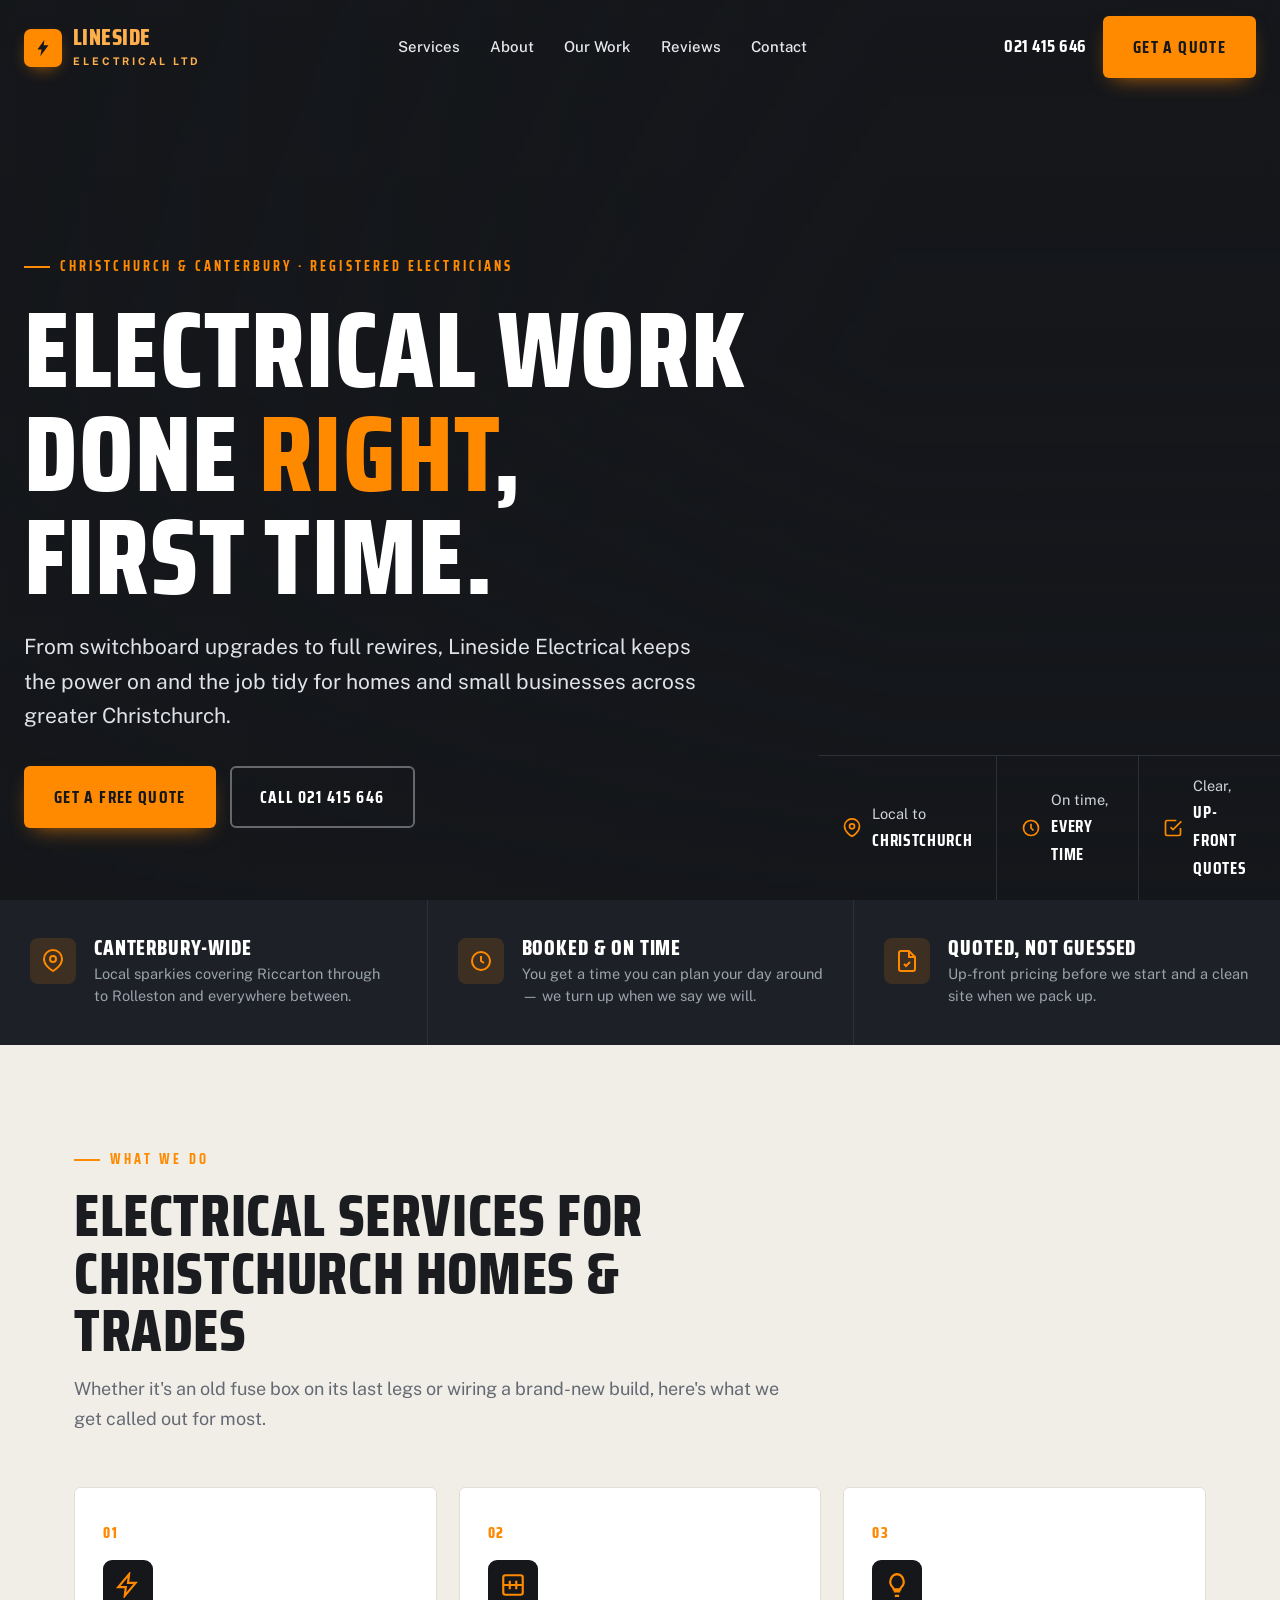
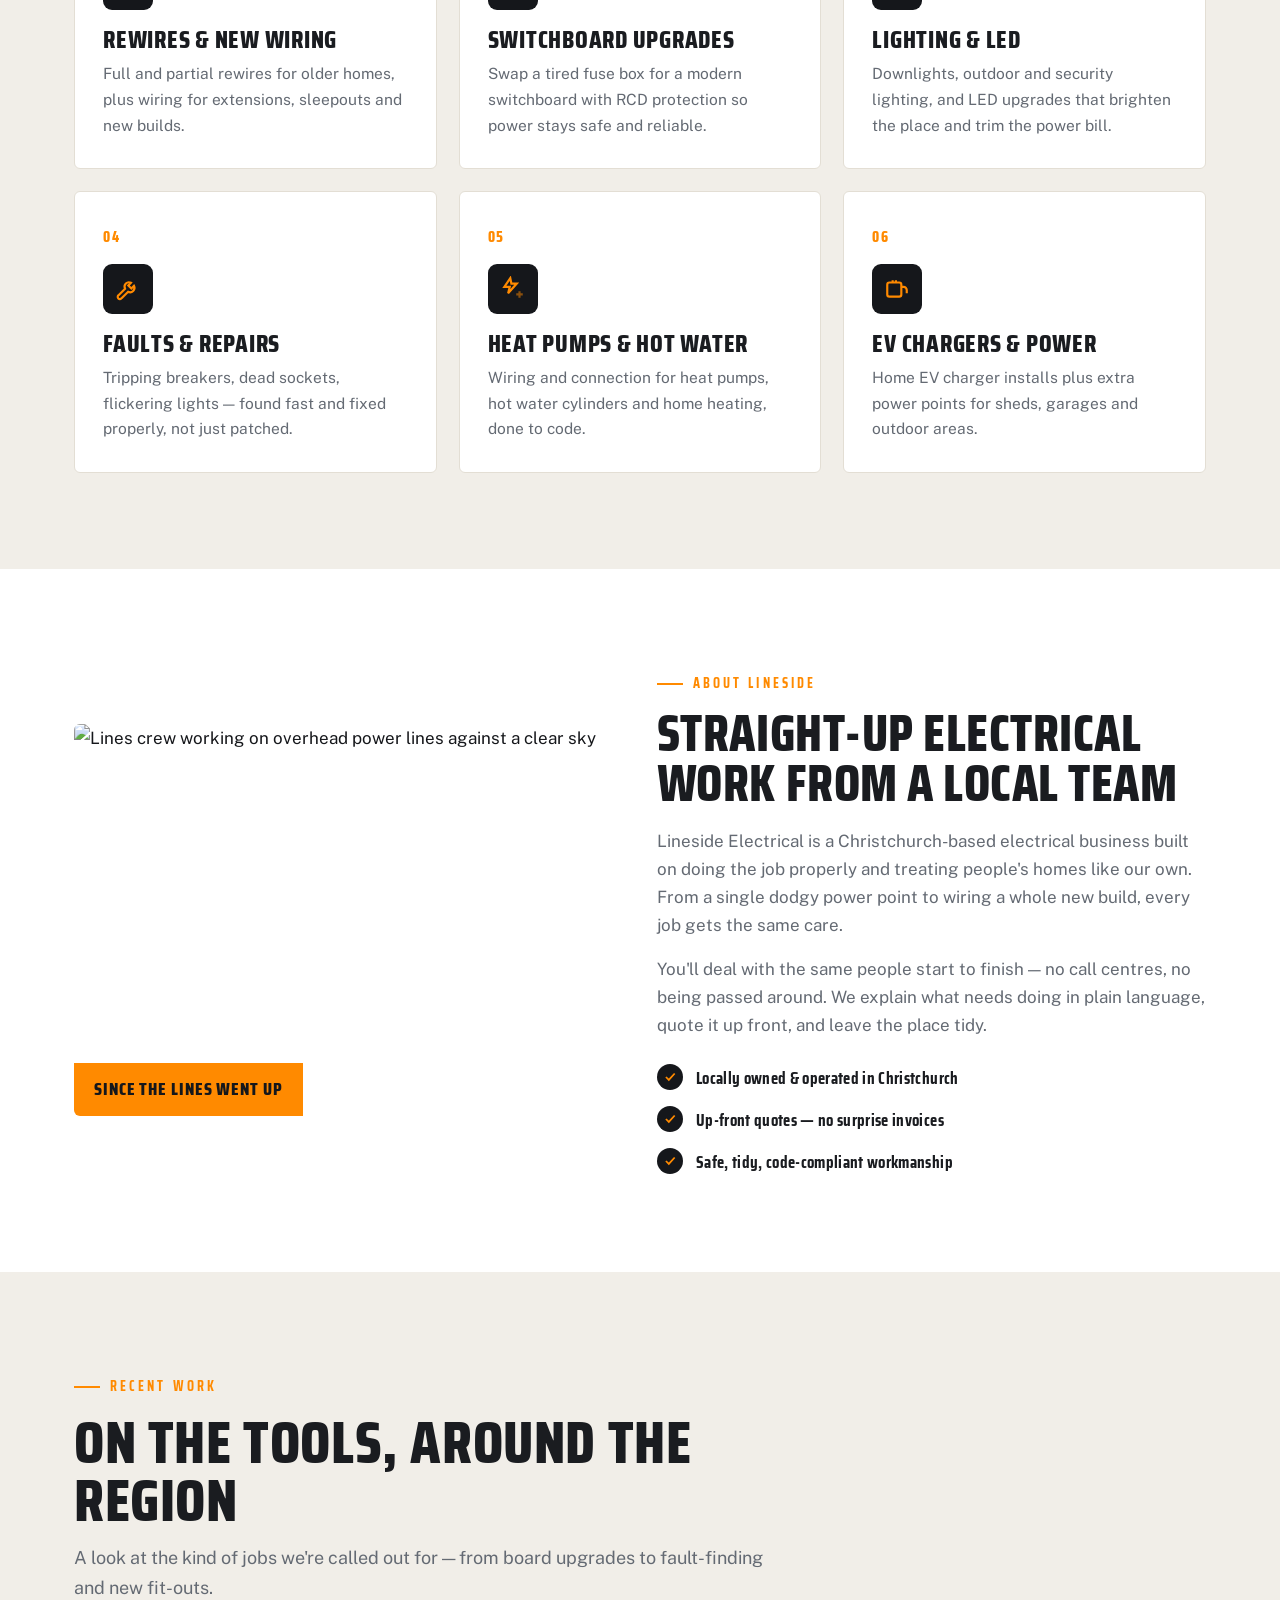
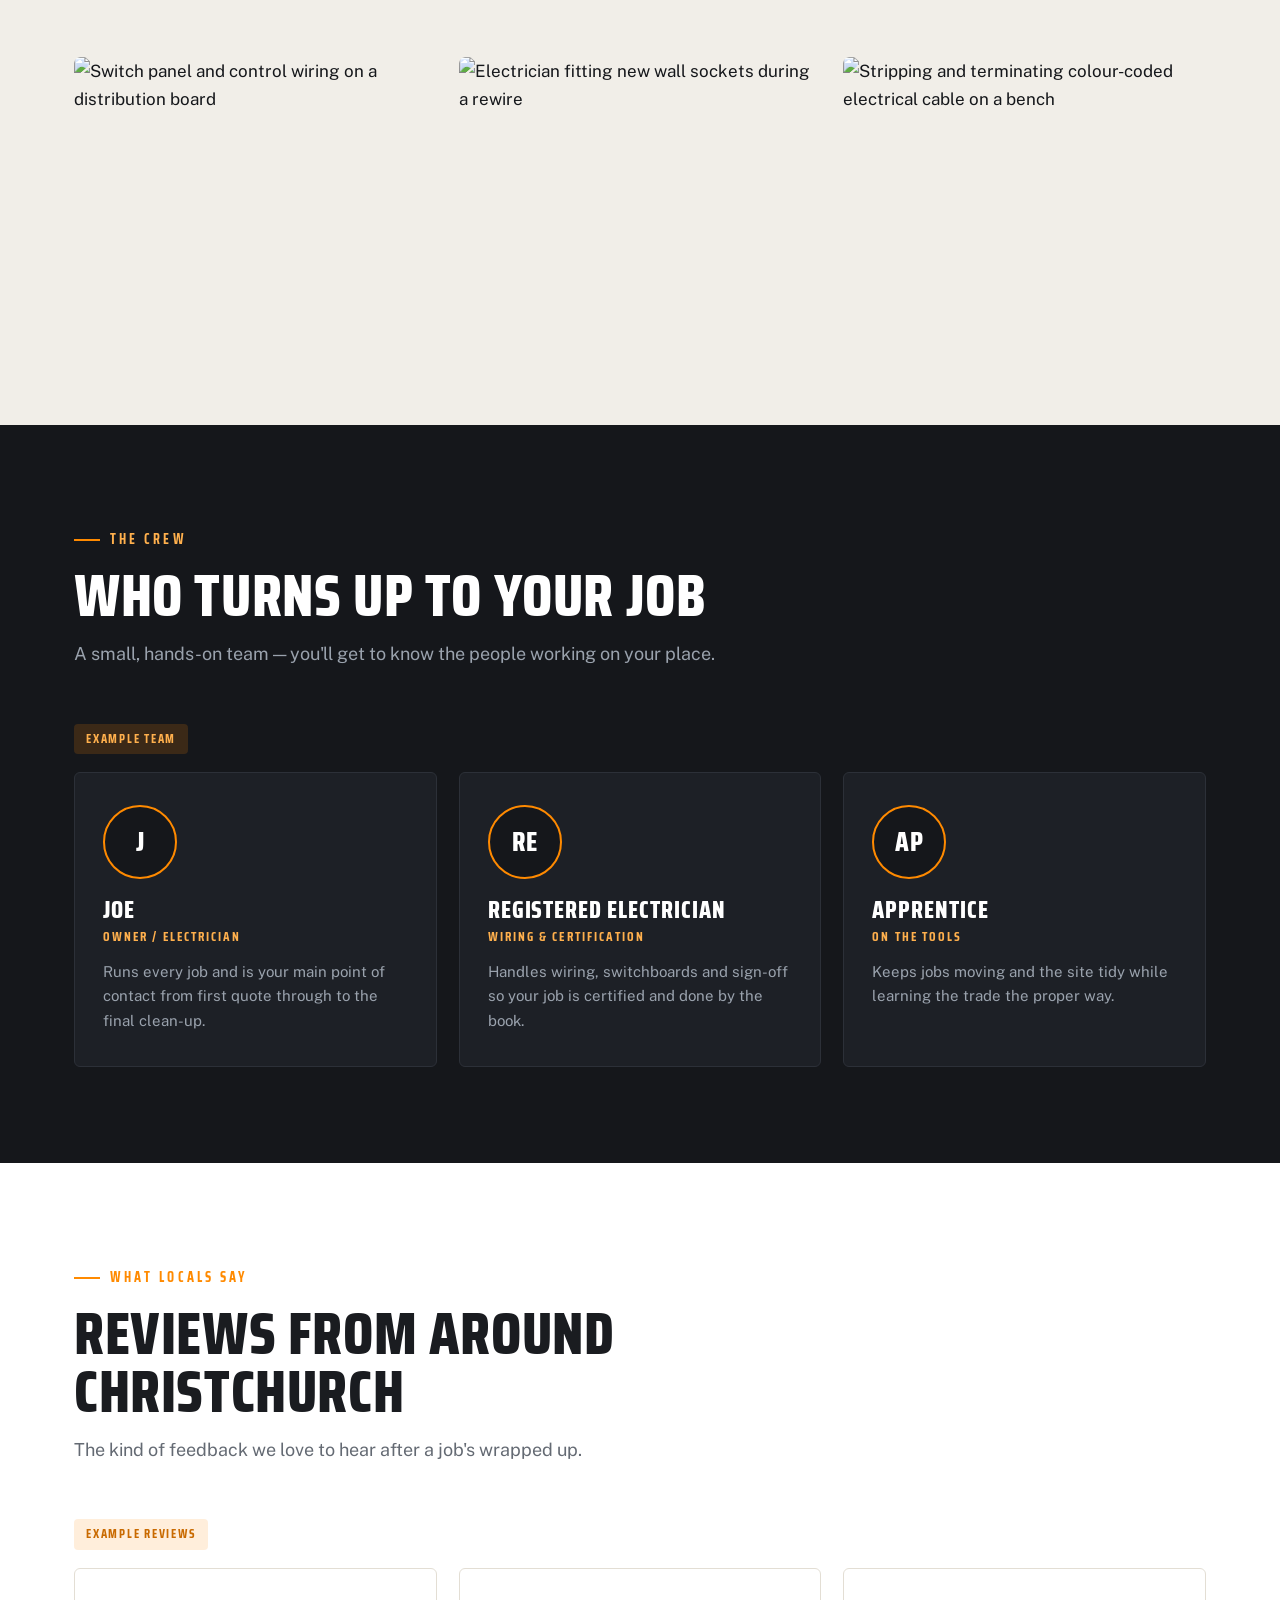
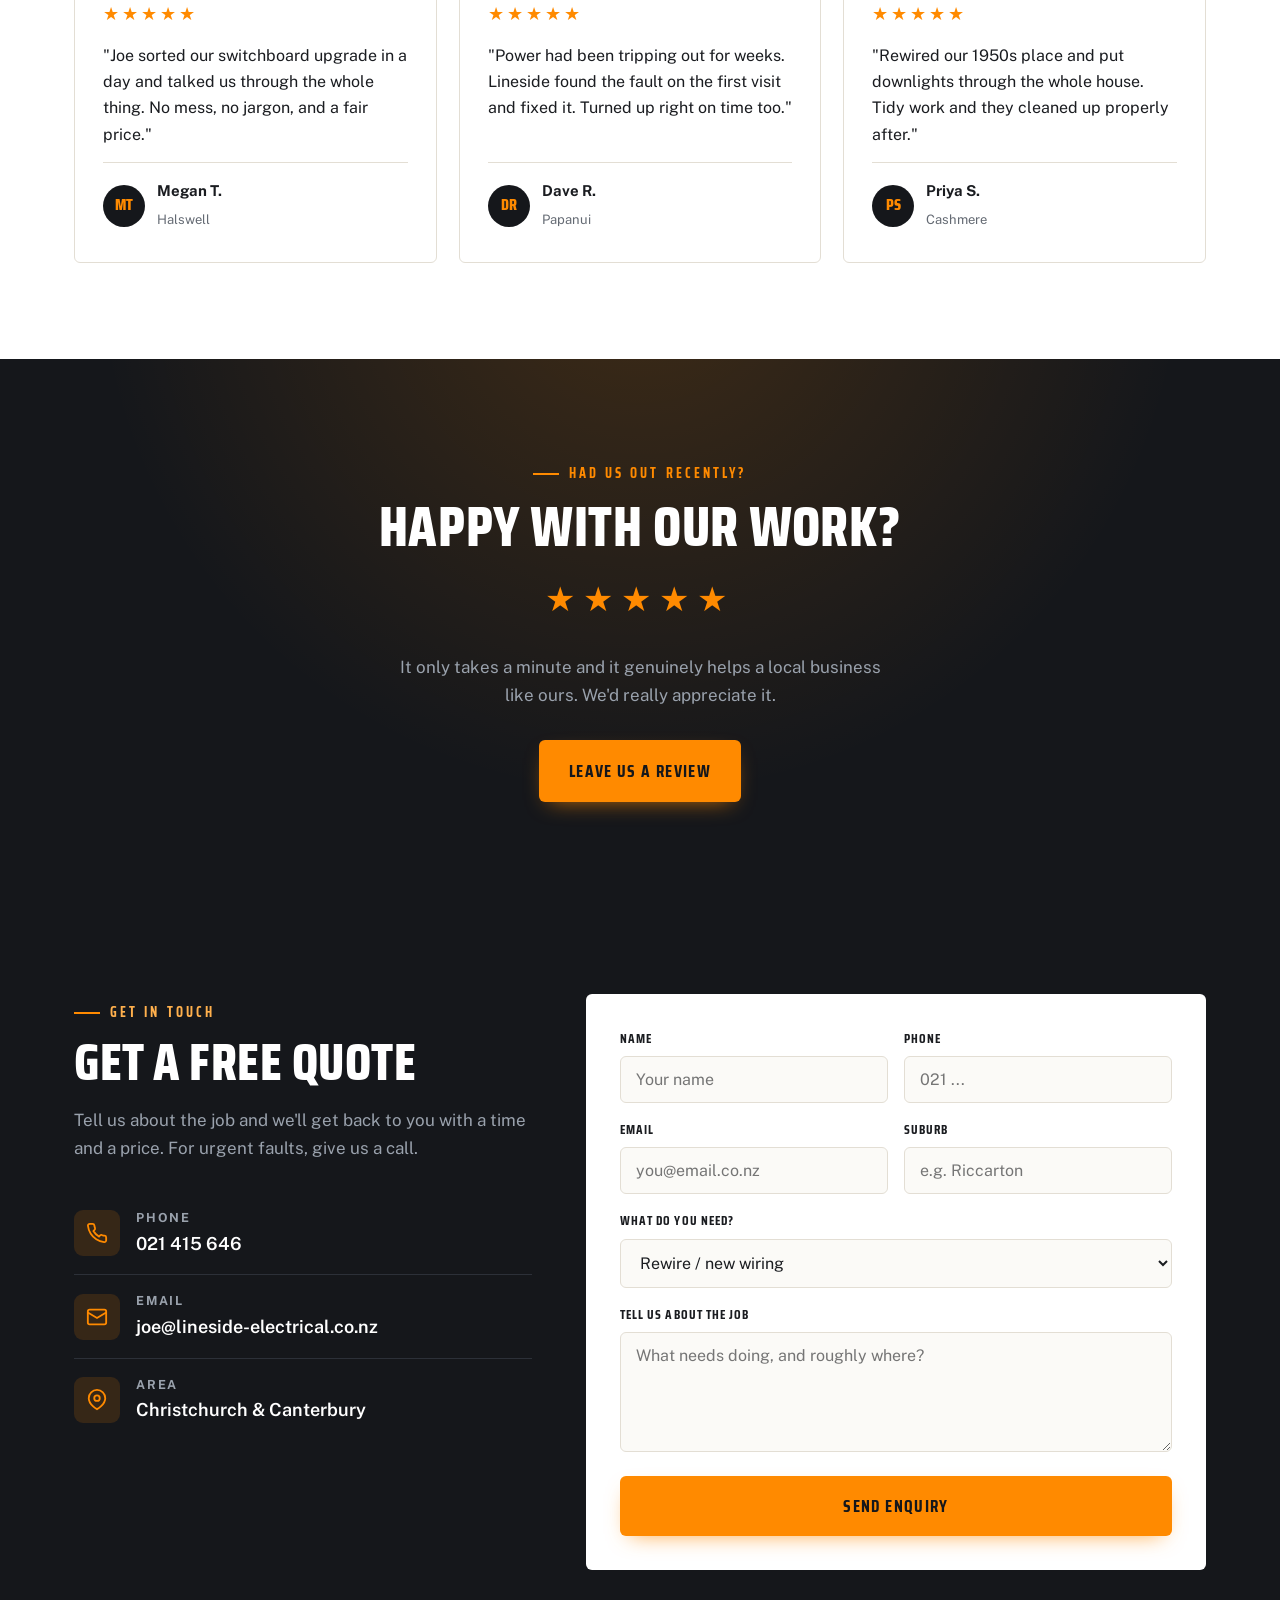
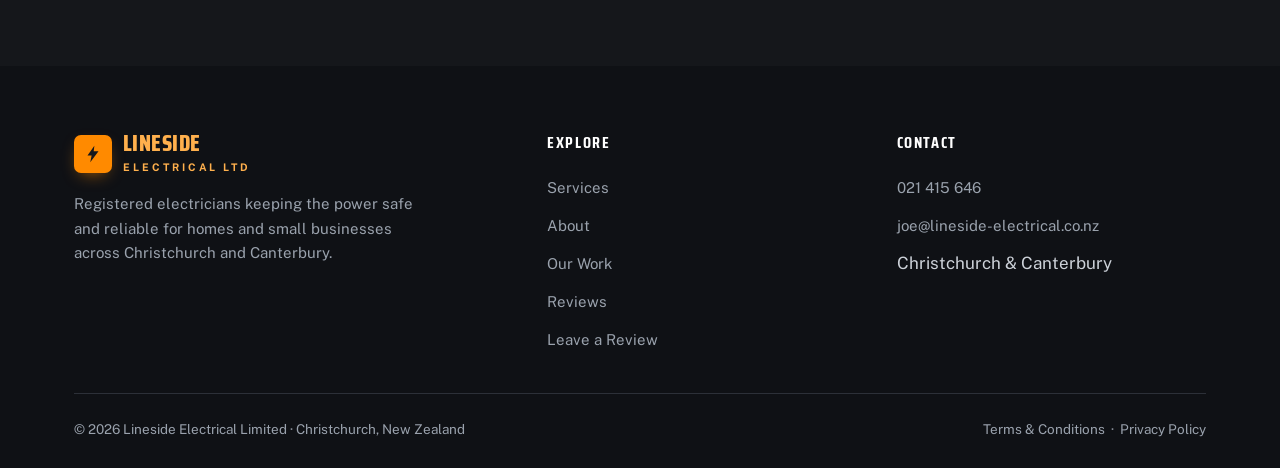
==== index.html @ 270ad35f "Initial build: Lineside Electrical Limited" ====
<!DOCTYPE html>
<html lang="en-NZ">
<head>
<meta charset="UTF-8">
<meta name="viewport" content="width=device-width, initial-scale=1.0">
<title>Lineside Electrical Limited | Electricians, Christchurch</title>
<meta name="description" content="Lineside Electrical Limited — registered electricians serving Christchurch and Canterbury. Rewires, switchboard upgrades, lighting, faults, heat pumps and EV chargers. Clear quotes, tidy work.">
<link rel="icon" href="data:image/svg+xml,%3Csvg xmlns='http://www.w3.org/2000/svg' viewBox='0 0 32 32'%3E%3Crect width='32' height='32' rx='7' fill='%23ff8a00'/%3E%3Cpath d='M18 4 L8 18 h6 l-2 10 12-16 h-7 z' fill='%2315171b'/%3E%3C/svg%3E">
<meta property="og:title" content="Lineside Electrical Limited | Electricians, Christchurch">
<meta property="og:description" content="Registered electricians across Christchurch & Canterbury. Rewires, switchboards, lighting, faults, EV chargers.">
<meta property="og:type" content="website">
<meta property="og:image" content="https://images.pexels.com/photos/27928761/pexels-photo-27928761.jpeg?auto=compress&cs=tinysrgb&w=1200">
<link rel="preconnect" href="https://fonts.googleapis.com">
<link rel="preconnect" href="https://fonts.gstatic.com" crossorigin>
<link href="https://fonts.googleapis.com/css2?family=Saira+Condensed:wght@600;700;800&family=Public+Sans:wght@400;500;600;700&display=swap" rel="stylesheet">
<link rel="stylesheet" href="style.css">
</head>
<body>

<!-- INTRO -->
<div id="intro">
  <div class="il">
    <span class="mark"><svg viewBox="0 0 32 32" fill="none"><path d="M18 4 L8 18 h6 l-2 10 12-16 h-7 z" fill="#15171b"/></svg></span>
    <b>Lineside Electrical</b>
  </div>
  <div class="bar"></div>
</div>

<!-- NAV -->
<nav class="nav">
  <a class="brand" href="index.html" aria-label="Lineside Electrical home">
    <span class="mark"><svg viewBox="0 0 32 32" fill="none"><path d="M18 4 L8 18 h6 l-2 10 12-16 h-7 z" fill="#15171b"/></svg></span>
    <span><b>Lineside</b><span>Electrical Ltd</span></span>
  </a>
  <div class="nav-links">
    <a href="#services">Services</a>
    <a href="#about">About</a>
    <a href="#work">Our Work</a>
    <a href="#reviews">Reviews</a>
    <a href="#contact">Contact</a>
  </div>
  <div class="nav-cta">
    <a class="nav-phone" href="tel:+6421415646">021 415 646</a>
    <a class="btn btn--amber" href="#contact">Get a Quote</a>
  </div>
  <button class="nav-toggle" aria-label="Menu"><svg width="26" height="26" viewBox="0 0 24 24" fill="none" stroke="currentColor" stroke-width="2"><line x1="3" y1="6" x2="21" y2="6"/><line x1="3" y1="12" x2="21" y2="12"/><line x1="3" y1="18" x2="21" y2="18"/></svg></button>
</nav>

<!-- HERO -->
<header class="hero">
  <div class="hero-slides">
    <div class="hero-slide active" style="background-image:url('https://images.pexels.com/photos/27928761/pexels-photo-27928761.jpeg?auto=compress&cs=tinysrgb&w=1800')"></div>
    <div class="hero-slide" style="background-image:url('https://images.pexels.com/photos/5691588/pexels-photo-5691588.jpeg?auto=compress&cs=tinysrgb&w=1800')"></div>
    <div class="hero-slide" style="background-image:url('https://images.pexels.com/photos/7541342/pexels-photo-7541342.jpeg?auto=compress&cs=tinysrgb&w=1800')"></div>
  </div>
  <div class="hero-overlay"></div>
  <div class="hero-inner wrap">
    <span class="eyebrow">Christchurch &amp; Canterbury · Registered Electricians</span>
    <h1>Electrical work<br>done <em>right</em>, first time.</h1>
    <p class="hero-sub">From switchboard upgrades to full rewires, Lineside Electrical keeps the power on and the job tidy for homes and small businesses across greater Christchurch.</p>
    <div class="hero-actions">
      <a class="btn btn--amber" href="#contact">Get a Free Quote</a>
      <a class="btn btn--ghost" href="tel:+6421415646">Call 021 415 646</a>
    </div>
  </div>
  <div class="hero-strip wrap" style="max-width:none;padding-left:0;padding-right:0">
    <div><svg width="20" height="20" viewBox="0 0 24 24" fill="none" stroke="currentColor" stroke-width="2"><path d="M21 10c0 7-9 12-9 12s-9-5-9-12a9 9 0 0 1 18 0Z"/><circle cx="12" cy="10" r="3"/></svg><span>Local to <b>Christchurch</b></span></div>
    <div><svg width="20" height="20" viewBox="0 0 24 24" fill="none" stroke="currentColor" stroke-width="2"><circle cx="12" cy="12" r="9"/><path d="M12 7v5l3 3"/></svg><span>On time, <b>every time</b></span></div>
    <div><svg width="20" height="20" viewBox="0 0 24 24" fill="none" stroke="currentColor" stroke-width="2"><path d="m9 11 3 3L22 4"/><path d="M21 12v7a2 2 0 0 1-2 2H5a2 2 0 0 1-2-2V5a2 2 0 0 1 2-2h11"/></svg><span>Clear, <b>up-front quotes</b></span></div>
  </div>
</header>

<!-- TRUST STRIP -->
<section class="trust">
  <div class="trust-grid wrap" style="max-width:none;padding-left:0;padding-right:0">
    <div class="cell">
      <span class="ic"><svg width="24" height="24" viewBox="0 0 24 24" fill="none" stroke="currentColor" stroke-width="2"><path d="M21 10c0 7-9 12-9 12s-9-5-9-12a9 9 0 0 1 18 0Z"/><circle cx="12" cy="10" r="3"/></svg></span>
      <div><h3>Canterbury-wide</h3><p>Local sparkies covering Riccarton through to Rolleston and everywhere between.</p></div>
    </div>
    <div class="cell">
      <span class="ic"><svg width="24" height="24" viewBox="0 0 24 24" fill="none" stroke="currentColor" stroke-width="2"><circle cx="12" cy="12" r="9"/><path d="M12 7v5l3 2"/></svg></span>
      <div><h3>Booked &amp; on time</h3><p>You get a time you can plan your day around — we turn up when we say we will.</p></div>
    </div>
    <div class="cell">
      <span class="ic"><svg width="24" height="24" viewBox="0 0 24 24" fill="none" stroke="currentColor" stroke-width="2"><path d="M14 2H6a2 2 0 0 0-2 2v16a2 2 0 0 0 2 2h12a2 2 0 0 0 2-2V8z"/><path d="M14 2v6h6"/><path d="m9 15 2 2 4-4"/></svg></span>
      <div><h3>Quoted, not guessed</h3><p>Up-front pricing before we start and a clean site when we pack up.</p></div>
    </div>
  </div>
</section>

<!-- SERVICES -->
<section class="section section--bone" id="services">
  <div class="wrap">
    <div class="section-head reveal">
      <span class="eyebrow">What we do</span>
      <h2>Electrical services for Christchurch homes &amp; trades</h2>
      <p>Whether it's an old fuse box on its last legs or wiring a brand-new build, here's what we get called out for most.</p>
    </div>
    <div class="svc-grid">
      <div class="svc reveal">
        <span class="num">01</span>
        <span class="ic"><svg width="26" height="26" viewBox="0 0 24 24" fill="none" stroke="currentColor" stroke-width="2"><path d="M13 2 3 14h7l-1 8 10-12h-7z"/></svg></span>
        <h3>Rewires &amp; New Wiring</h3>
        <p>Full and partial rewires for older homes, plus wiring for extensions, sleepouts and new builds.</p>
      </div>
      <div class="svc reveal">
        <span class="num">02</span>
        <span class="ic"><svg width="26" height="26" viewBox="0 0 24 24" fill="none" stroke="currentColor" stroke-width="2"><rect x="3" y="3" width="18" height="18" rx="2"/><path d="M9 8v8M15 8v8M3 12h18"/></svg></span>
        <h3>Switchboard Upgrades</h3>
        <p>Swap a tired fuse box for a modern switchboard with RCD protection so power stays safe and reliable.</p>
      </div>
      <div class="svc reveal">
        <span class="num">03</span>
        <span class="ic"><svg width="26" height="26" viewBox="0 0 24 24" fill="none" stroke="currentColor" stroke-width="2"><path d="M9 18h6M10 22h4M12 2a7 7 0 0 0-4 12c.7.7 1 1.5 1 2h6c0-.5.3-1.3 1-2a7 7 0 0 0-4-12Z"/></svg></span>
        <h3>Lighting &amp; LED</h3>
        <p>Downlights, outdoor and security lighting, and LED upgrades that brighten the place and trim the power bill.</p>
      </div>
      <div class="svc reveal">
        <span class="num">04</span>
        <span class="ic"><svg width="26" height="26" viewBox="0 0 24 24" fill="none" stroke="currentColor" stroke-width="2"><path d="M14.7 6.3a4 4 0 0 0-5.4 5.4l-6 6a2 2 0 1 0 2.8 2.8l6-6a4 4 0 0 0 5.4-5.4l-2.4 2.4-2.8-2.8z"/></svg></span>
        <h3>Faults &amp; Repairs</h3>
        <p>Tripping breakers, dead sockets, flickering lights — found fast and fixed properly, not just patched.</p>
      </div>
      <div class="svc reveal">
        <span class="num">05</span>
        <span class="ic"><svg width="26" height="26" viewBox="0 0 24 24" fill="none" stroke="currentColor" stroke-width="2"><path d="M9.5 2 4 10h5l-1.5 6 8-9h-5z"/><path d="M18 14v6M21 17h-6" opacity=".5"/></svg></span>
        <h3>Heat Pumps &amp; Hot Water</h3>
        <p>Wiring and connection for heat pumps, hot water cylinders and home heating, done to code.</p>
      </div>
      <div class="svc reveal">
        <span class="num">06</span>
        <span class="ic"><svg width="26" height="26" viewBox="0 0 24 24" fill="none" stroke="currentColor" stroke-width="2"><rect x="3" y="6" width="13" height="13" rx="2"/><path d="M16 10h2a3 3 0 0 1 3 3v3M11 6V4M8 6V4"/></svg></span>
        <h3>EV Chargers &amp; Power</h3>
        <p>Home EV charger installs plus extra power points for sheds, garages and outdoor areas.</p>
      </div>
    </div>
  </div>
</section>

<!-- ABOUT -->
<section class="section" id="about">
  <div class="wrap about-grid">
    <div class="about-img reveal">
      <img src="https://images.pexels.com/photos/17018103/pexels-photo-17018103.jpeg?auto=compress&cs=tinysrgb&w=1100" alt="Lines crew working on overhead power lines against a clear sky" width="900" height="675" loading="lazy">
      <span class="tag">Since the lines went up</span>
    </div>
    <div class="about reveal">
      <span class="eyebrow">About Lineside</span>
      <h2>Straight-up electrical work from a local team</h2>
      <p>Lineside Electrical is a Christchurch-based electrical business built on doing the job properly and treating people's homes like our own. From a single dodgy power point to wiring a whole new build, every job gets the same care.</p>
      <p>You'll deal with the same people start to finish — no call centres, no being passed around. We explain what needs doing in plain language, quote it up front, and leave the place tidy.</p>
      <ul class="checklist">
        <li><span class="tick"><svg width="14" height="14" viewBox="0 0 24 24" fill="none" stroke="currentColor" stroke-width="3"><path d="m5 12 5 5L20 6"/></svg></span><b>Locally owned &amp; operated in Christchurch</b></li>
        <li><span class="tick"><svg width="14" height="14" viewBox="0 0 24 24" fill="none" stroke="currentColor" stroke-width="3"><path d="m5 12 5 5L20 6"/></svg></span><b>Up-front quotes — no surprise invoices</b></li>
        <li><span class="tick"><svg width="14" height="14" viewBox="0 0 24 24" fill="none" stroke="currentColor" stroke-width="3"><path d="m5 12 5 5L20 6"/></svg></span><b>Safe, tidy, code-compliant workmanship</b></li>
      </ul>
    </div>
  </div>
</section>

<!-- WORK / GALLERY -->
<section class="section section--bone" id="work">
  <div class="wrap">
    <div class="section-head reveal">
      <span class="eyebrow">Recent work</span>
      <h2>On the tools, around the region</h2>
      <p>A look at the kind of jobs we're called out for — from board upgrades to fault-finding and new fit-outs.</p>
    </div>
    <div class="svc-grid">
      <div class="about-img reveal" style="aspect-ratio:4/3"><img src="https://images.pexels.com/photos/6519902/pexels-photo-6519902.jpeg?auto=compress&cs=tinysrgb&w=900" alt="Switch panel and control wiring on a distribution board" width="900" height="675" loading="lazy" style="border-radius:6px"></div>
      <div class="about-img reveal" style="aspect-ratio:4/3"><img src="https://images.pexels.com/photos/5691589/pexels-photo-5691589.jpeg?auto=compress&cs=tinysrgb&w=900" alt="Electrician fitting new wall sockets during a rewire" width="900" height="675" loading="lazy" style="border-radius:6px"></div>
      <div class="about-img reveal" style="aspect-ratio:4/3"><img src="https://images.pexels.com/photos/7285965/pexels-photo-7285965.jpeg?auto=compress&cs=tinysrgb&w=900" alt="Stripping and terminating colour-coded electrical cable on a bench" width="900" height="675" loading="lazy" style="border-radius:6px"></div>
    </div>
  </div>
</section>

<!-- CREW -->
<section class="section section--ink" id="crew">
  <div class="wrap">
    <div class="section-head reveal">
      <span class="eyebrow">The crew</span>
      <h2>Who turns up to your job</h2>
      <p>A small, hands-on team — you'll get to know the people working on your place.</p>
    </div>
    <span class="badge reveal">Example team</span>
    <div class="crew-grid">
      <div class="crew reveal">
        <div class="avatar">J</div>
        <h3>Joe</h3>
        <div class="role-sub">Owner / Electrician</div>
        <p>Runs every job and is your main point of contact from first quote through to the final clean-up.</p>
      </div>
      <div class="crew reveal">
        <div class="avatar">RE</div>
        <h3>Registered Electrician</h3>
        <div class="role-sub">Wiring &amp; Certification</div>
        <p>Handles wiring, switchboards and sign-off so your job is certified and done by the book.</p>
      </div>
      <div class="crew reveal">
        <div class="avatar">AP</div>
        <h3>Apprentice</h3>
        <div class="role-sub">On the Tools</div>
        <p>Keeps jobs moving and the site tidy while learning the trade the proper way.</p>
      </div>
    </div>
  </div>
</section>

<!-- REVIEWS -->
<section class="section" id="reviews">
  <div class="wrap">
    <div class="section-head reveal">
      <span class="eyebrow">What locals say</span>
      <h2>Reviews from around Christchurch</h2>
      <p>The kind of feedback we love to hear after a job's wrapped up.</p>
    </div>
    <span class="badge reveal" style="background:rgba(255,138,0,.14);color:#c96a00">Example reviews</span>
    <div class="rev-grid">
      <div class="rev reveal">
        <div class="stars">★★★★★</div>
        <p>"Joe sorted our switchboard upgrade in a day and talked us through the whole thing. No mess, no jargon, and a fair price."</p>
        <div class="who"><span class="ini">MT</span><div><b>Megan T.</b><span>Halswell</span></div></div>
      </div>
      <div class="rev reveal">
        <div class="stars">★★★★★</div>
        <p>"Power had been tripping out for weeks. Lineside found the fault on the first visit and fixed it. Turned up right on time too."</p>
        <div class="who"><span class="ini">DR</span><div><b>Dave R.</b><span>Papanui</span></div></div>
      </div>
      <div class="rev reveal">
        <div class="stars">★★★★★</div>
        <p>"Rewired our 1950s place and put downlights through the whole house. Tidy work and they cleaned up properly after."</p>
        <div class="who"><span class="ini">PS</span><div><b>Priya S.</b><span>Cashmere</span></div></div>
      </div>
    </div>
  </div>
</section>

<!-- REVIEW FUNNEL BANNER -->
<section class="section funnel">
  <div class="wrap">
    <span class="eyebrow" style="justify-content:center">Had us out recently?</span>
    <h2>Happy with our work?</h2>
    <div class="big-stars">★★★★★</div>
    <p>It only takes a minute and it genuinely helps a local business like ours. We'd really appreciate it.</p>
    <a class="btn btn--amber" href="review.html">Leave us a Review</a>
  </div>
</section>

<!-- CONTACT -->
<section class="section section--ink" id="contact">
  <div class="wrap contact-grid">
    <div class="contact-info reveal">
      <span class="eyebrow">Get in touch</span>
      <h2>Get a free quote</h2>
      <p class="lead">Tell us about the job and we'll get back to you with a time and a price. For urgent faults, give us a call.</p>
      <a class="contact-line" href="tel:+6421415646" style="border-top:0">
        <span class="ic"><svg width="22" height="22" viewBox="0 0 24 24" fill="none" stroke="currentColor" stroke-width="2"><path d="M22 16.9v3a2 2 0 0 1-2.2 2 19.8 19.8 0 0 1-8.6-3.1 19.5 19.5 0 0 1-6-6 19.8 19.8 0 0 1-3.1-8.7A2 2 0 0 1 4.1 2h3a2 2 0 0 1 2 1.7c.1 1 .4 1.9.7 2.8a2 2 0 0 1-.5 2.1L8.1 9.9a16 16 0 0 0 6 6l1.3-1.3a2 2 0 0 1 2.1-.4c.9.3 1.8.6 2.8.7a2 2 0 0 1 1.7 2Z"/></svg></span>
        <div><span>Phone</span><b>021 415 646</b></div>
      </a>
      <a class="contact-line" href="mailto:joe@lineside-electrical.co.nz">
        <span class="ic"><svg width="22" height="22" viewBox="0 0 24 24" fill="none" stroke="currentColor" stroke-width="2"><rect x="2" y="4" width="20" height="16" rx="2"/><path d="m2 7 10 6 10-6"/></svg></span>
        <div><span>Email</span><b>joe@lineside-electrical.co.nz</b></div>
      </a>
      <div class="contact-line">
        <span class="ic"><svg width="22" height="22" viewBox="0 0 24 24" fill="none" stroke="currentColor" stroke-width="2"><path d="M21 10c0 7-9 12-9 12s-9-5-9-12a9 9 0 0 1 18 0Z"/><circle cx="12" cy="10" r="3"/></svg></span>
        <div><span>Area</span><b>Christchurch &amp; Canterbury</b></div>
      </div>
    </div>
    <form class="form reveal" action="https://formsubmit.co/joe@lineside-electrical.co.nz" method="POST">
      <input type="hidden" name="_subject" value="New quote request — Lineside Electrical website">
      <input type="hidden" name="_template" value="table">
      <input type="hidden" name="_captcha" value="false">
      <input type="hidden" name="_next" value="https://lineside-electrical-limited-demo.vercel.app/index.html#contact">
      <div class="row">
        <div class="field"><label for="name">Name</label><input id="name" name="name" type="text" required placeholder="Your name"></div>
        <div class="field"><label for="phone">Phone</label><input id="phone" name="phone" type="tel" placeholder="021 ..."></div>
      </div>
      <div class="row">
        <div class="field"><label for="email">Email</label><input id="email" name="email" type="email" required placeholder="you@email.co.nz"></div>
        <div class="field"><label for="suburb">Suburb</label><input id="suburb" name="suburb" type="text" placeholder="e.g. Riccarton"></div>
      </div>
      <div class="field">
        <label for="service">What do you need?</label>
        <select id="service" name="service">
          <option>Rewire / new wiring</option>
          <option>Switchboard upgrade</option>
          <option>Lighting / LED</option>
          <option>Fault or repair</option>
          <option>Heat pump / hot water</option>
          <option>EV charger / extra power</option>
          <option>Something else</option>
        </select>
      </div>
      <div class="field"><label for="message">Tell us about the job</label><textarea id="message" name="message" required placeholder="What needs doing, and roughly where?"></textarea></div>
      <button class="btn btn--amber" type="submit" style="width:100%">Send Enquiry</button>
    </form>
  </div>
</section>

<!-- FOOTER -->
<footer class="footer">
  <div class="wrap">
    <div class="footer-top">
      <div>
        <a class="brand" href="index.html">
          <span class="mark"><svg viewBox="0 0 32 32" fill="none"><path d="M18 4 L8 18 h6 l-2 10 12-16 h-7 z" fill="#15171b"/></svg></span>
          <span><b>Lineside</b><span>Electrical Ltd</span></span>
        </a>
        <p class="footer-about">Registered electricians keeping the power safe and reliable for homes and small businesses across Christchurch and Canterbury.</p>
      </div>
      <div>
        <h4>Explore</h4>
        <ul>
          <li><a href="#services">Services</a></li>
          <li><a href="#about">About</a></li>
          <li><a href="#work">Our Work</a></li>
          <li><a href="#reviews">Reviews</a></li>
          <li><a href="review.html">Leave a Review</a></li>
        </ul>
      </div>
      <div>
        <h4>Contact</h4>
        <ul>
          <li><a href="tel:+6421415646">021 415 646</a></li>
          <li><a href="mailto:joe@lineside-electrical.co.nz">joe@lineside-electrical.co.nz</a></li>
          <li>Christchurch &amp; Canterbury</li>
        </ul>
      </div>
    </div>
    <div class="footer-bottom">
      <span>© <span id="yr"></span> Lineside Electrical Limited · Christchurch, New Zealand</span>
      <span><a href="terms.html">Terms &amp; Conditions</a> &nbsp;·&nbsp; <a href="privacy.html">Privacy Policy</a></span>
    </div>
  </div>
</footer>

<script src="script.js"></script>
</body>
</html>
---- style.css ----
/* ============================================================
   Lineside Electrical Limited — Industrial archetype
   Display: Saira Condensed · Body: Public Sans · Accent: safety amber
   ============================================================ */

:root{
  --ink:#15171b;          /* dark anchor */
  --ink-2:#1d2026;        /* raised dark panel */
  --bone:#f1eee8;         /* bone band */
  --paper:#ffffff;        /* light band */
  --line:#e3ded4;         /* hairlines on light */
  --line-dark:#2c3038;    /* hairlines on dark */
  --text:#1a1c20;
  --muted:#646a73;
  --muted-dark:#9aa2ad;
  --accent:#ff8a00;       /* safety amber */
  --accent-2:#ffb04d;
  --radius:6px;
  --maxw:1180px;
  --ease:cubic-bezier(.22,.61,.36,1);
}

*{box-sizing:border-box;margin:0;padding:0}
html{scroll-behavior:smooth;-webkit-text-size-adjust:100%}
body{
  font-family:"Public Sans",-apple-system,BlinkMacSystemFont,sans-serif;
  color:var(--text);
  background:var(--paper);
  line-height:1.65;
  font-size:17px;
  overflow-x:hidden;
}
img{max-width:100%;display:block}
a{color:inherit;text-decoration:none}

h1,h2,h3,.display{
  font-family:"Saira Condensed",Impact,sans-serif;
  font-weight:800;
  line-height:.96;
  letter-spacing:.01em;
  text-transform:uppercase;
}

.wrap{max-width:var(--maxw);margin:0 auto;padding:0 24px}
.eyebrow{
  font-family:"Saira Condensed",sans-serif;
  font-weight:700;
  text-transform:uppercase;
  letter-spacing:.22em;
  font-size:14px;
  color:var(--accent);
  display:inline-flex;align-items:center;gap:10px;
}
.eyebrow::before{content:"";width:26px;height:2px;background:var(--accent)}

.section{padding:96px 0}
.section--bone{background:var(--bone)}
.section--ink{background:var(--ink);color:#fff}
.section--ink .eyebrow{color:var(--accent-2)}
.section-head{max-width:720px;margin-bottom:54px}
.section-head h2{font-size:clamp(34px,5.4vw,60px);margin:16px 0 14px}
.section-head p{color:var(--muted);font-size:18px}
.section--ink .section-head p{color:var(--muted-dark)}

/* Buttons */
.btn{
  display:inline-flex;align-items:center;justify-content:center;gap:10px;
  font-family:"Saira Condensed",sans-serif;font-weight:700;
  text-transform:uppercase;letter-spacing:.08em;font-size:17px;
  padding:15px 28px;border-radius:var(--radius);cursor:pointer;border:2px solid transparent;
  transition:transform .25s var(--ease),background .25s var(--ease),color .25s,box-shadow .25s;
  white-space:nowrap;
}
.btn--amber{background:var(--accent);color:#15171b;box-shadow:0 8px 22px -10px rgba(255,138,0,.8)}
.btn--amber:hover{background:var(--accent-2);transform:translateY(-2px)}
.btn--ghost{border-color:rgba(255,255,255,.35);color:#fff}
.btn--ghost:hover{border-color:var(--accent);color:var(--accent-2);transform:translateY(-2px)}
.btn--dark{background:var(--ink);color:#fff}
.btn--dark:hover{background:var(--ink-2);transform:translateY(-2px)}
.btn--outline-dark{border-color:var(--ink);color:var(--ink)}
.btn--outline-dark:hover{background:var(--ink);color:#fff;transform:translateY(-2px)}

/* ============ NAV ============ */
.nav{
  position:fixed;top:0;left:0;right:0;z-index:60;
  display:flex;align-items:center;justify-content:space-between;
  padding:16px 24px;transition:background .3s,padding .3s,box-shadow .3s;
}
.nav--scrolled{background:rgba(21,23,27,.96);backdrop-filter:blur(10px);padding:11px 24px;box-shadow:0 1px 0 var(--line-dark)}
.brand{display:flex;align-items:center;gap:11px;color:#fff}
.brand .mark{
  width:38px;height:38px;border-radius:7px;background:var(--accent);
  display:grid;place-items:center;color:#15171b;flex:none;
  box-shadow:0 6px 18px -8px rgba(255,138,0,.9);
}
.brand .mark svg{width:22px;height:22px}
.brand b{font-family:"Saira Condensed",sans-serif;font-weight:800;font-size:23px;letter-spacing:.02em;text-transform:uppercase;line-height:1}
.brand span{display:block;font-size:10.5px;letter-spacing:.28em;color:var(--accent-2);text-transform:uppercase;font-weight:700;margin-top:2px}
.nav-links{display:flex;align-items:center;gap:30px}
.nav-links a{color:#e7e9ec;font-size:15px;font-weight:500;transition:color .2s}
.nav-links a:hover{color:var(--accent-2)}
.nav-cta{display:flex;align-items:center;gap:16px}
.nav-phone{color:#fff;font-family:"Saira Condensed",sans-serif;font-weight:700;font-size:18px;letter-spacing:.03em}
.nav-toggle{display:none;background:none;border:0;color:#fff;cursor:pointer}
@media(max-width:880px){
  .nav-links,.nav-phone{display:none}
  .nav-toggle{display:block}
}

/* ============ HERO ============ */
.hero{position:relative;min-height:100vh;display:flex;align-items:flex-end;background:var(--ink);overflow:hidden}
.hero-slides{position:absolute;inset:0;z-index:0}
.hero-slide{
  position:absolute;inset:0;background-size:cover;background-position:center;
  opacity:0;transition:opacity 1.6s ease-in-out;transform:scale(1.06);
  filter:saturate(.85) contrast(1.05);
}
.hero-slide.active{opacity:1;animation:kenburns 8s linear forwards}
@keyframes kenburns{from{transform:scale(1.06)}to{transform:scale(1.14)}}
.hero-overlay{position:absolute;inset:0;z-index:1;
  background:linear-gradient(180deg,rgba(21,23,27,.55) 0%,rgba(21,23,27,.45) 40%,rgba(21,23,27,.92) 100%);}
.hero-overlay::after{content:"";position:absolute;inset:0;background:linear-gradient(90deg,rgba(21,23,27,.7),transparent 70%)}
.hero-inner{position:relative;z-index:2;width:100%;padding-bottom:72px;padding-top:140px}
.hero-inner .eyebrow{margin-bottom:20px}
.hero h1{color:#fff;font-size:clamp(46px,8.4vw,108px);max-width:14ch}
.hero h1 em{font-style:normal;color:var(--accent)}
.hero-sub{color:#dfe2e7;font-size:clamp(17px,2vw,21px);max-width:54ch;margin:22px 0 32px}
.hero-actions{display:flex;flex-wrap:wrap;gap:14px}
.hero-strip{
  position:relative;z-index:2;border-top:1px solid var(--line-dark);
  display:grid;grid-template-columns:repeat(3,1fr);
}
.hero-strip div{padding:18px 24px;color:#cfd3da;font-size:14.5px;display:flex;align-items:center;gap:10px;border-left:1px solid var(--line-dark)}
.hero-strip div:first-child{border-left:0}
.hero-strip b{color:#fff;font-family:"Saira Condensed",sans-serif;font-size:17px;letter-spacing:.04em;text-transform:uppercase}
.hero-strip svg{color:var(--accent);flex:none}
@media(max-width:760px){.hero-strip{display:none}.hero-inner{padding-bottom:54px}}

/* ============ TRUST STRIP ============ */
.trust{background:var(--ink-2);color:#fff;padding:0}
.trust-grid{display:grid;grid-template-columns:repeat(3,1fr)}
.trust-grid .cell{padding:38px 30px;border-left:1px solid var(--line-dark);display:flex;gap:18px;align-items:flex-start}
.trust-grid .cell:first-child{border-left:0}
.trust .ic{width:46px;height:46px;border-radius:8px;background:rgba(255,138,0,.14);color:var(--accent);display:grid;place-items:center;flex:none}
.trust h3{font-size:21px;letter-spacing:.04em;margin-bottom:5px}
.trust p{color:var(--muted-dark);font-size:14.5px;line-height:1.5}
@media(max-width:760px){.trust-grid{grid-template-columns:1fr}.trust-grid .cell{border-left:0;border-top:1px solid var(--line-dark)}.trust-grid .cell:first-child{border-top:0}}

/* ============ SERVICES ============ */
.svc-grid{display:grid;grid-template-columns:repeat(3,1fr);gap:22px}
@media(max-width:900px){.svc-grid{grid-template-columns:repeat(2,1fr)}}
@media(max-width:600px){.svc-grid{grid-template-columns:1fr}}
.svc{
  background:var(--paper);border:1px solid var(--line);border-radius:var(--radius);
  padding:30px 28px;transition:transform .3s var(--ease),box-shadow .3s,border-color .3s;
  position:relative;overflow:hidden;
}
.section--bone .svc{background:#fff}
.svc::before{content:"";position:absolute;top:0;left:0;width:0;height:3px;background:var(--accent);transition:width .35s var(--ease)}
.svc:hover{transform:translateY(-5px);box-shadow:0 22px 40px -24px rgba(21,23,27,.4);border-color:#d6cfc1}
.svc:hover::before{width:100%}
.svc .num{font-family:"Saira Condensed",sans-serif;font-weight:800;font-size:15px;color:var(--accent);letter-spacing:.1em}
.svc .ic{width:50px;height:50px;border-radius:9px;background:var(--ink);color:var(--accent);display:grid;place-items:center;margin:14px 0 18px}
.svc h3{font-size:25px;letter-spacing:.03em;margin-bottom:9px}
.svc p{color:var(--muted);font-size:15.5px}

/* ============ ABOUT ============ */
.about-grid{display:grid;grid-template-columns:1fr 1.05fr;gap:60px;align-items:center}
@media(max-width:860px){.about-grid{grid-template-columns:1fr;gap:36px}}
.about-img{position:relative;border-radius:var(--radius);overflow:hidden}
.about-img img{width:100%;height:100%;object-fit:cover;aspect-ratio:4/3;filter:saturate(.85) contrast(1.05)}
.about-img .tag{
  position:absolute;left:0;bottom:0;background:var(--accent);color:#15171b;
  font-family:"Saira Condensed",sans-serif;font-weight:800;text-transform:uppercase;
  letter-spacing:.05em;padding:12px 20px;font-size:18px;
}
.about h2{font-size:clamp(32px,4.6vw,52px);margin:14px 0 18px}
.about p{color:var(--muted);margin-bottom:16px}
.checklist{list-style:none;margin-top:24px;display:grid;gap:14px}
.checklist li{display:flex;gap:13px;align-items:flex-start;font-weight:500;color:var(--text)}
.checklist .tick{width:26px;height:26px;border-radius:50%;background:var(--ink);color:var(--accent);display:grid;place-items:center;flex:none}
.checklist b{font-family:"Saira Condensed",sans-serif;font-weight:700;letter-spacing:.02em}

/* ============ CREW ============ */
.crew-grid{display:grid;grid-template-columns:repeat(3,1fr);gap:22px}
@media(max-width:820px){.crew-grid{grid-template-columns:1fr}}
.badge{
  display:inline-block;font-family:"Saira Condensed",sans-serif;font-weight:700;
  text-transform:uppercase;letter-spacing:.14em;font-size:12.5px;
  background:rgba(255,138,0,.16);color:var(--accent-2);padding:5px 12px;border-radius:4px;margin-bottom:18px;
}
.crew{background:var(--ink-2);border:1px solid var(--line-dark);border-radius:var(--radius);padding:32px 28px;transition:transform .3s var(--ease),border-color .3s}
.crew:hover{transform:translateY(-5px);border-color:var(--accent)}
.crew .avatar{
  width:74px;height:74px;border-radius:50%;background:var(--ink);
  display:grid;place-items:center;font-family:"Saira Condensed",sans-serif;font-weight:800;
  font-size:27px;color:#fff;border:2px solid var(--accent);margin-bottom:20px;letter-spacing:.03em;
}
.crew h3{color:#fff;font-size:24px;letter-spacing:.04em}
.crew .role-sub{color:var(--accent-2);font-size:13px;text-transform:uppercase;letter-spacing:.16em;font-weight:700;margin:4px 0 12px;font-family:"Saira Condensed",sans-serif}
.crew p{color:var(--muted-dark);font-size:15px}

/* ============ REVIEWS ============ */
.rev-grid{display:grid;grid-template-columns:repeat(3,1fr);gap:22px}
@media(max-width:900px){.rev-grid{grid-template-columns:1fr}}
.rev{background:#fff;border:1px solid var(--line);border-radius:var(--radius);padding:30px 28px;display:flex;flex-direction:column;gap:14px}
.stars{color:var(--accent);letter-spacing:3px;font-size:18px}
.rev p{color:var(--text);font-size:16px;flex:1}
.rev .who{display:flex;align-items:center;gap:12px;border-top:1px solid var(--line);padding-top:16px}
.rev .who .ini{width:42px;height:42px;border-radius:50%;background:var(--ink);color:var(--accent);display:grid;place-items:center;font-family:"Saira Condensed",sans-serif;font-weight:800;font-size:16px}
.rev .who b{display:block;font-family:"Public Sans";font-weight:700;font-size:15px}
.rev .who span{font-size:13px;color:var(--muted)}

/* ============ REVIEW FUNNEL BANNER ============ */
.funnel{background:var(--ink);color:#fff;text-align:center;position:relative;overflow:hidden}
.funnel::before{content:"";position:absolute;inset:0;background:radial-gradient(circle at 50% -20%,rgba(255,138,0,.18),transparent 60%)}
.funnel .wrap{position:relative;z-index:1}
.funnel h2{font-size:clamp(32px,5vw,56px);margin:14px 0 10px}
.funnel .big-stars{color:var(--accent);font-size:34px;letter-spacing:8px;margin:18px 0 26px}
.funnel p{color:var(--muted-dark);max-width:50ch;margin:0 auto 30px;font-size:17px}

/* ============ CONTACT ============ */
.contact-grid{display:grid;grid-template-columns:.85fr 1.15fr;gap:54px}
@media(max-width:860px){.contact-grid{grid-template-columns:1fr;gap:36px}}
.contact-info h2{font-size:clamp(32px,4.6vw,52px);margin:14px 0 18px;color:#fff}
.contact-info p.lead{color:var(--muted-dark);margin-bottom:30px}
.contact-line{display:flex;gap:16px;align-items:center;padding:16px 0;border-top:1px solid var(--line-dark)}
.contact-line .ic{width:46px;height:46px;border-radius:9px;background:rgba(255,138,0,.14);color:var(--accent);display:grid;place-items:center;flex:none}
.contact-line span{display:block;font-size:12.5px;color:var(--muted-dark);text-transform:uppercase;letter-spacing:.14em;font-weight:700}
.contact-line b{color:#fff;font-size:18px;font-weight:600}
.form{background:#fff;border-radius:var(--radius);padding:34px}
.form .row{display:grid;grid-template-columns:1fr 1fr;gap:16px}
@media(max-width:520px){.form .row{grid-template-columns:1fr}}
.field{margin-bottom:16px}
.field label{display:block;font-size:13px;font-weight:700;text-transform:uppercase;letter-spacing:.08em;color:var(--text);margin-bottom:7px;font-family:"Saira Condensed",sans-serif}
.field input,.field select,.field textarea{
  width:100%;padding:13px 15px;border:1.5px solid var(--line);border-radius:var(--radius);
  font-family:inherit;font-size:16px;color:var(--text);background:#fbfaf7;transition:border-color .2s,box-shadow .2s;
}
.field input:focus,.field select:focus,.field textarea:focus{outline:none;border-color:var(--accent);box-shadow:0 0 0 3px rgba(255,138,0,.16);background:#fff}
.field textarea{resize:vertical;min-height:120px}

/* ============ FOOTER ============ */
.footer{background:#0f1115;color:#cdd2d9;padding:64px 0 28px}
.footer-top{display:grid;grid-template-columns:1.4fr 1fr 1fr;gap:40px;padding-bottom:40px;border-bottom:1px solid var(--line-dark)}
@media(max-width:760px){.footer-top{grid-template-columns:1fr;gap:30px}}
.footer .brand{margin-bottom:16px}
.footer-about{color:var(--muted-dark);font-size:15px;max-width:38ch}
.footer h4{font-family:"Saira Condensed",sans-serif;font-weight:700;text-transform:uppercase;letter-spacing:.1em;color:#fff;font-size:16px;margin-bottom:16px}
.footer ul{list-style:none;display:grid;gap:10px}
.footer ul a{color:var(--muted-dark);font-size:15px;transition:color .2s}
.footer ul a:hover{color:var(--accent-2)}
.footer-bottom{display:flex;justify-content:space-between;flex-wrap:wrap;gap:12px;padding-top:24px;font-size:13.5px;color:var(--muted-dark)}
.footer-bottom a{color:var(--muted-dark)}
.footer-bottom a:hover{color:var(--accent-2)}

/* ============ INTRO OVERLAY ============ */
#intro{position:fixed;inset:0;z-index:200;background:var(--ink);display:grid;place-items:center;transition:opacity .7s ease,visibility .7s}
#intro.gone{opacity:0;visibility:hidden}
#intro .il{display:flex;align-items:center;gap:14px;transform:translateY(8px);opacity:0;animation:introIn .8s var(--ease) forwards}
#intro .mark{width:54px;height:54px;border-radius:10px;background:var(--accent);display:grid;place-items:center;color:#15171b}
#intro .mark svg{width:30px;height:30px}
#intro b{font-family:"Saira Condensed",sans-serif;font-weight:800;font-size:34px;color:#fff;text-transform:uppercase;letter-spacing:.03em}
#intro .bar{position:absolute;bottom:0;left:0;height:3px;background:var(--accent);width:0;animation:introBar 1.2s ease forwards}
@keyframes introIn{to{transform:translateY(0);opacity:1}}
@keyframes introBar{to{width:100%}}

/* ============ REVEAL ============ */
.reveal{opacity:0;transform:translateY(26px);transition:opacity .7s var(--ease),transform .7s var(--ease)}
.reveal.in{opacity:1;transform:none}

/* ============ SUBPAGE HEADER ============ */
.subhead{background:var(--ink);color:#fff;padding:150px 0 70px;text-align:center;position:relative;overflow:hidden}
.subhead::before{content:"";position:absolute;inset:0;background:radial-gradient(circle at 50% 0,rgba(255,138,0,.16),transparent 55%)}
.subhead .wrap{position:relative;z-index:1}
.subhead h1{font-size:clamp(40px,7vw,80px)}
.subhead p{color:var(--muted-dark);margin-top:14px;font-size:18px}

/* legal / content pages */
.prose{max-width:780px;margin:0 auto;padding:70px 24px}
.prose h2{font-size:30px;margin:38px 0 14px;letter-spacing:.02em}
.prose p,.prose li{color:#3c4148;margin-bottom:14px;font-size:16.5px}
.prose ul{padding-left:22px;margin-bottom:14px}
.prose a{color:#c96a00;font-weight:600}

@media(prefers-reduced-motion:reduce){
  .hero-slide.active{animation:none}
  *{scroll-behavior:auto}
}
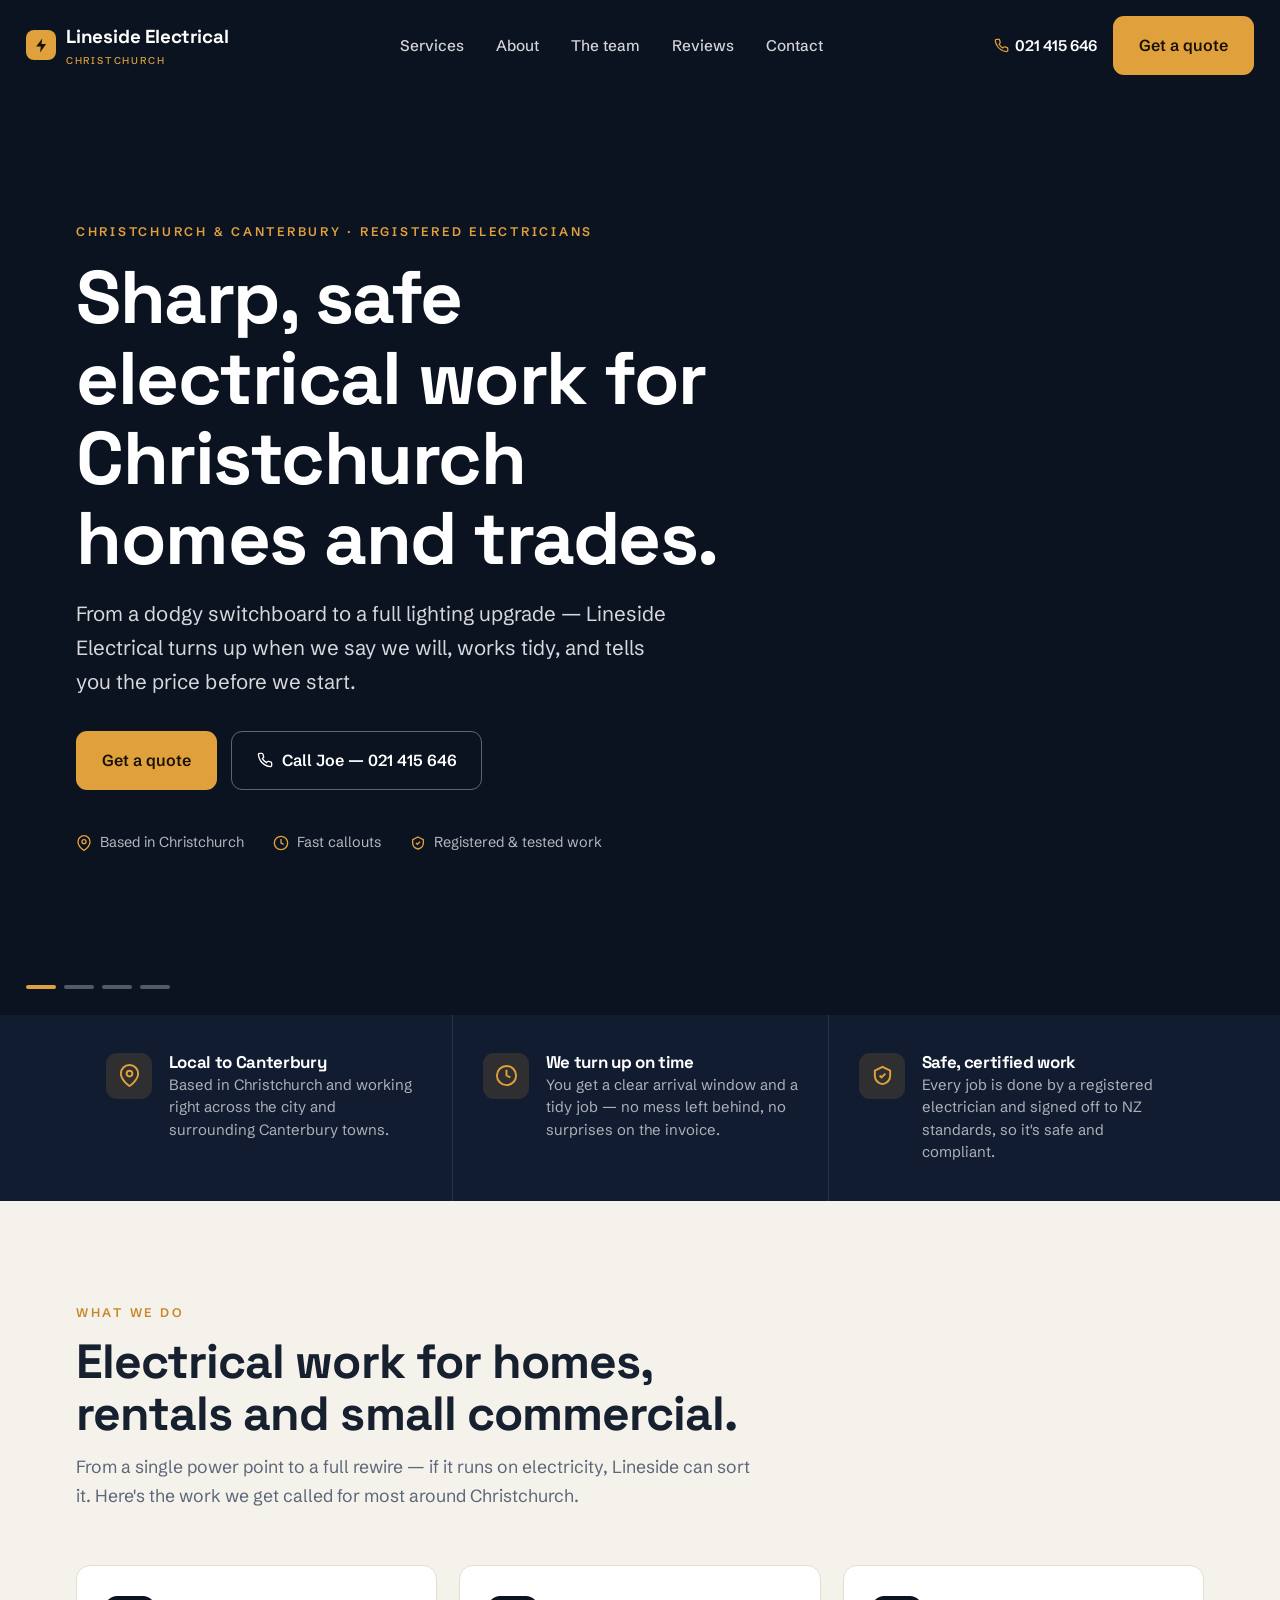
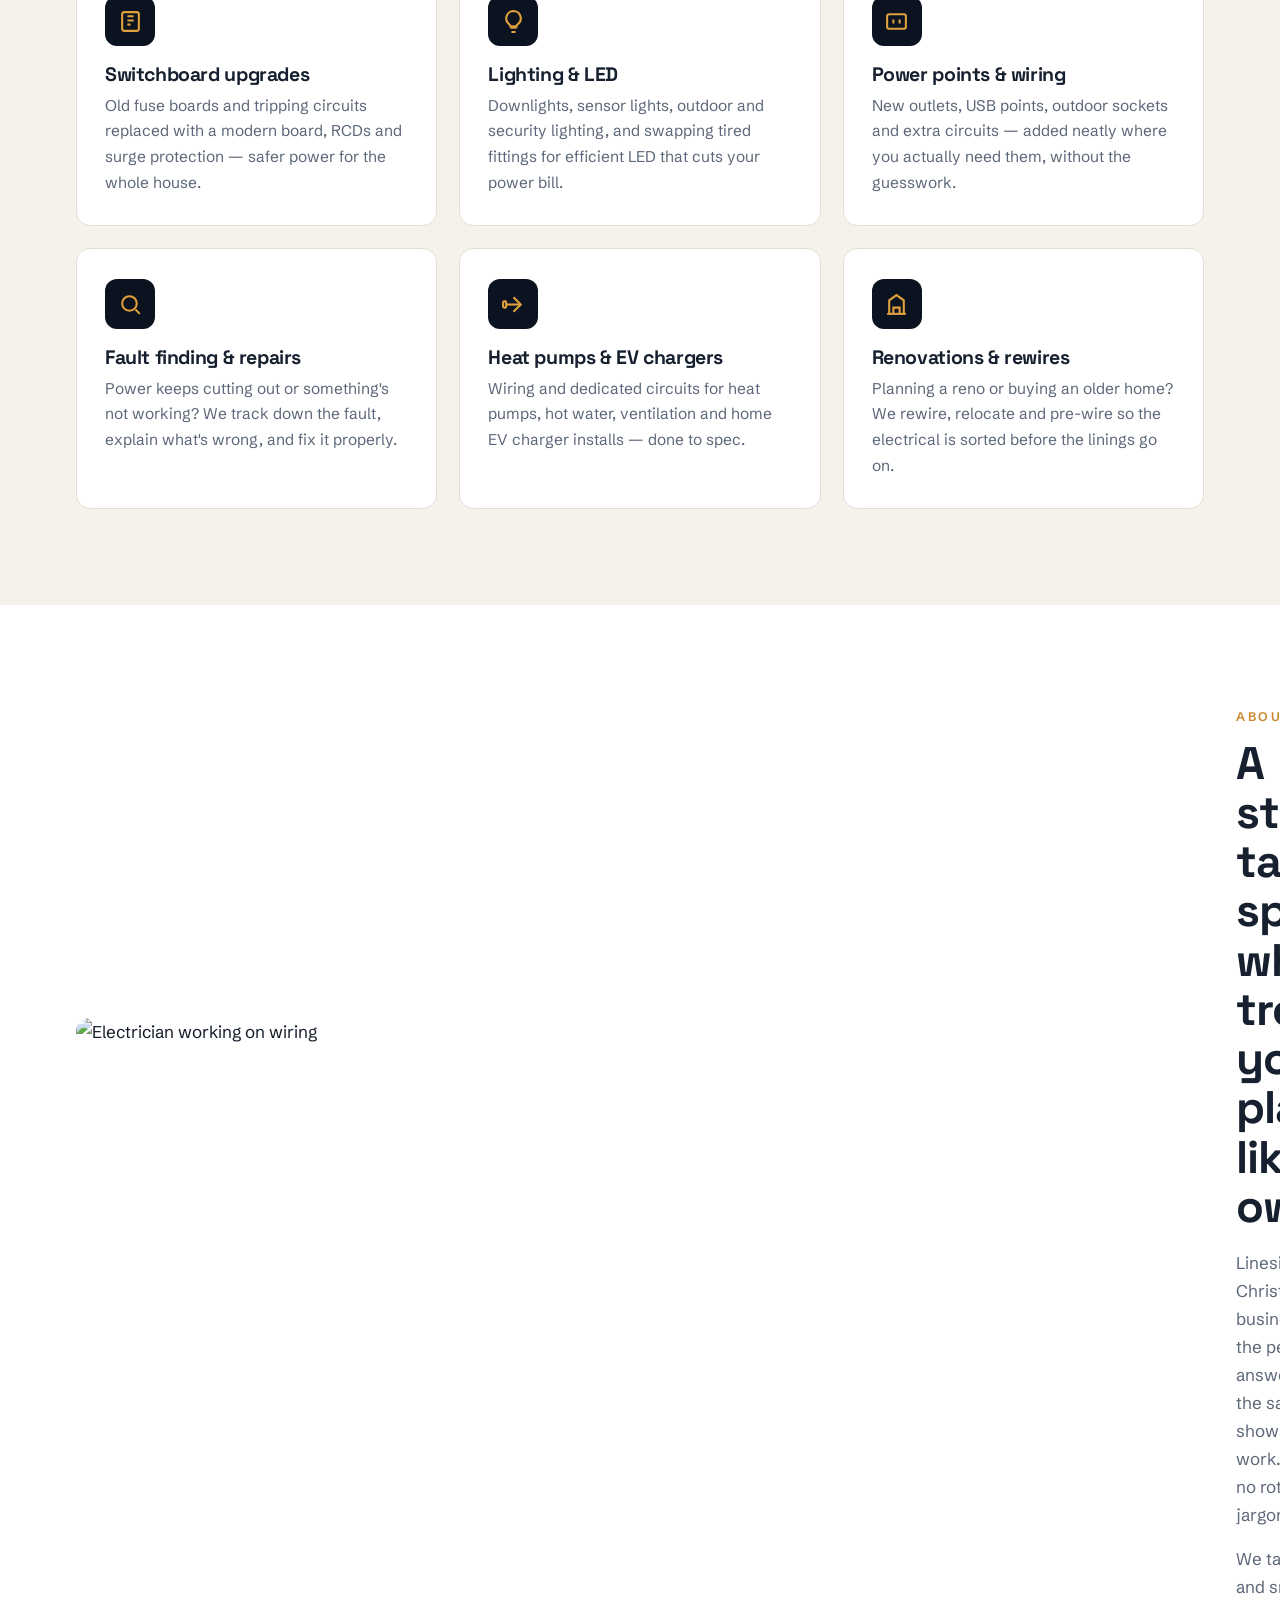
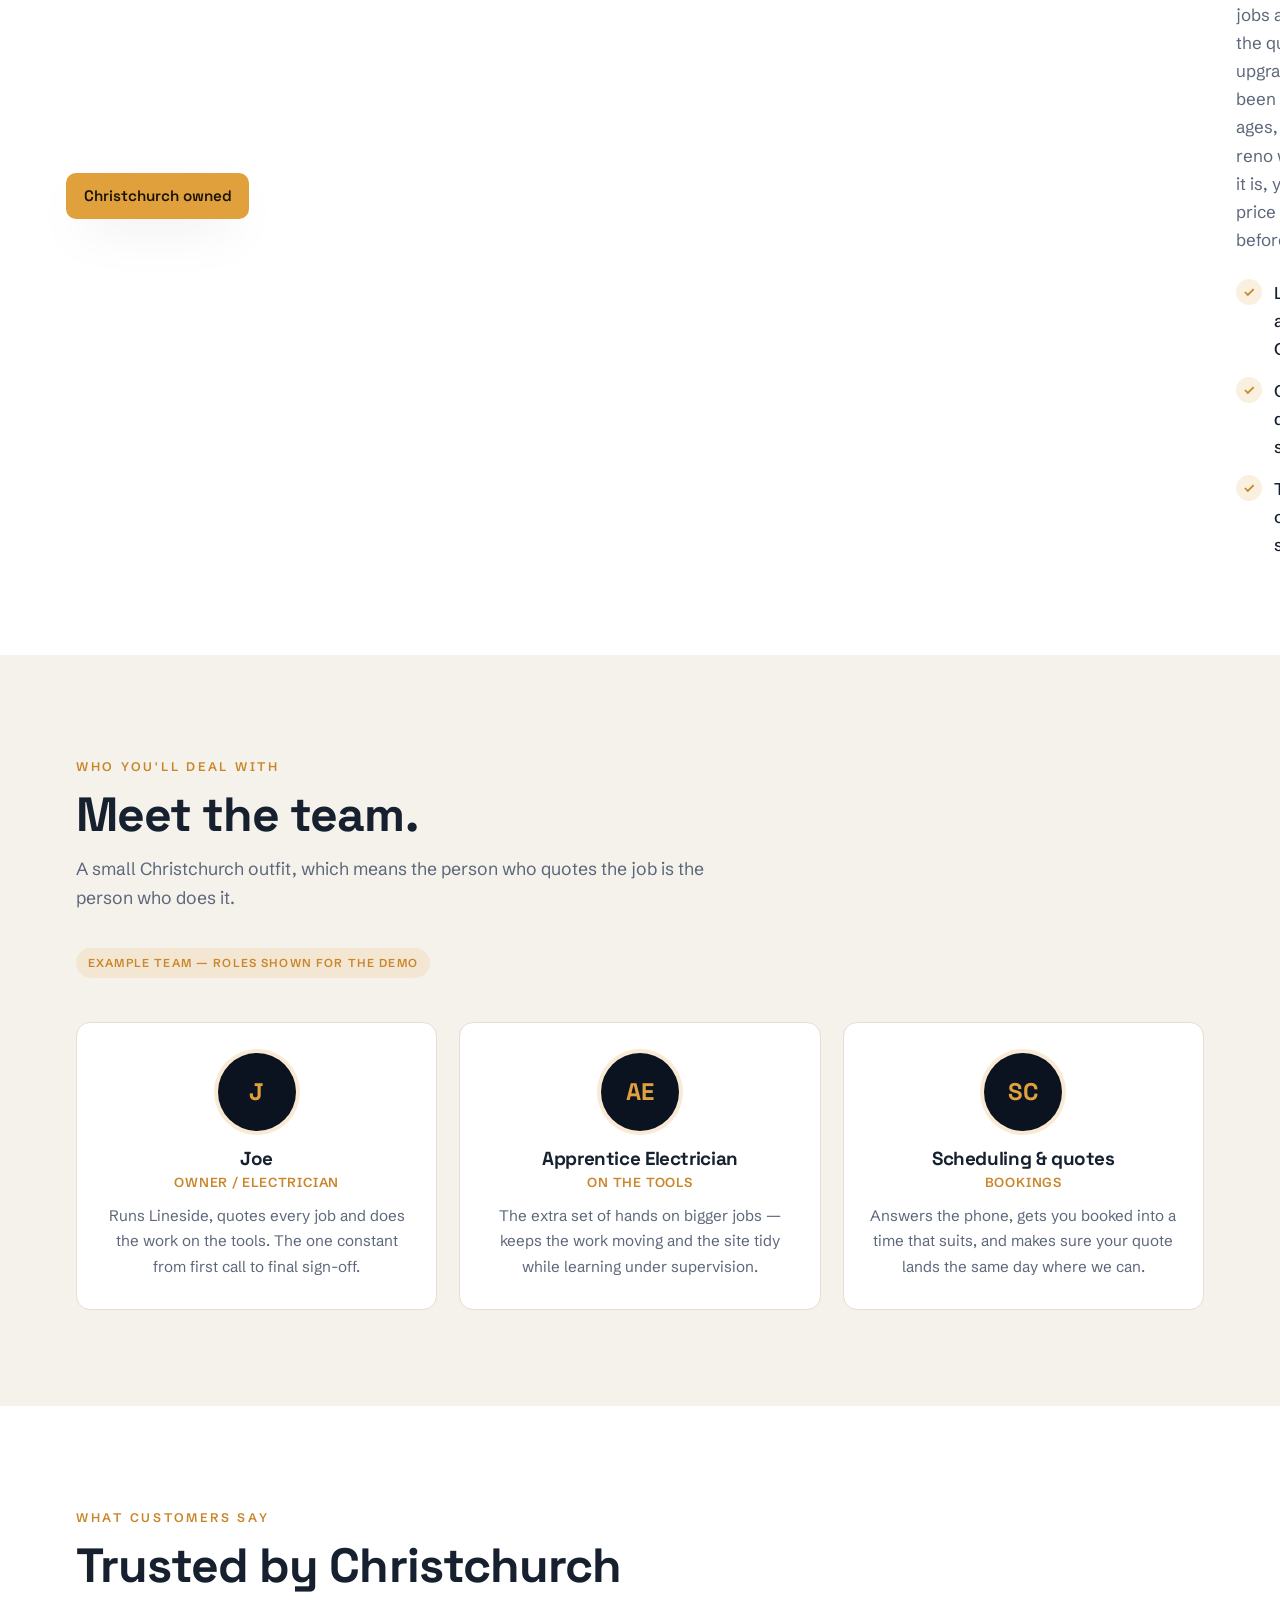
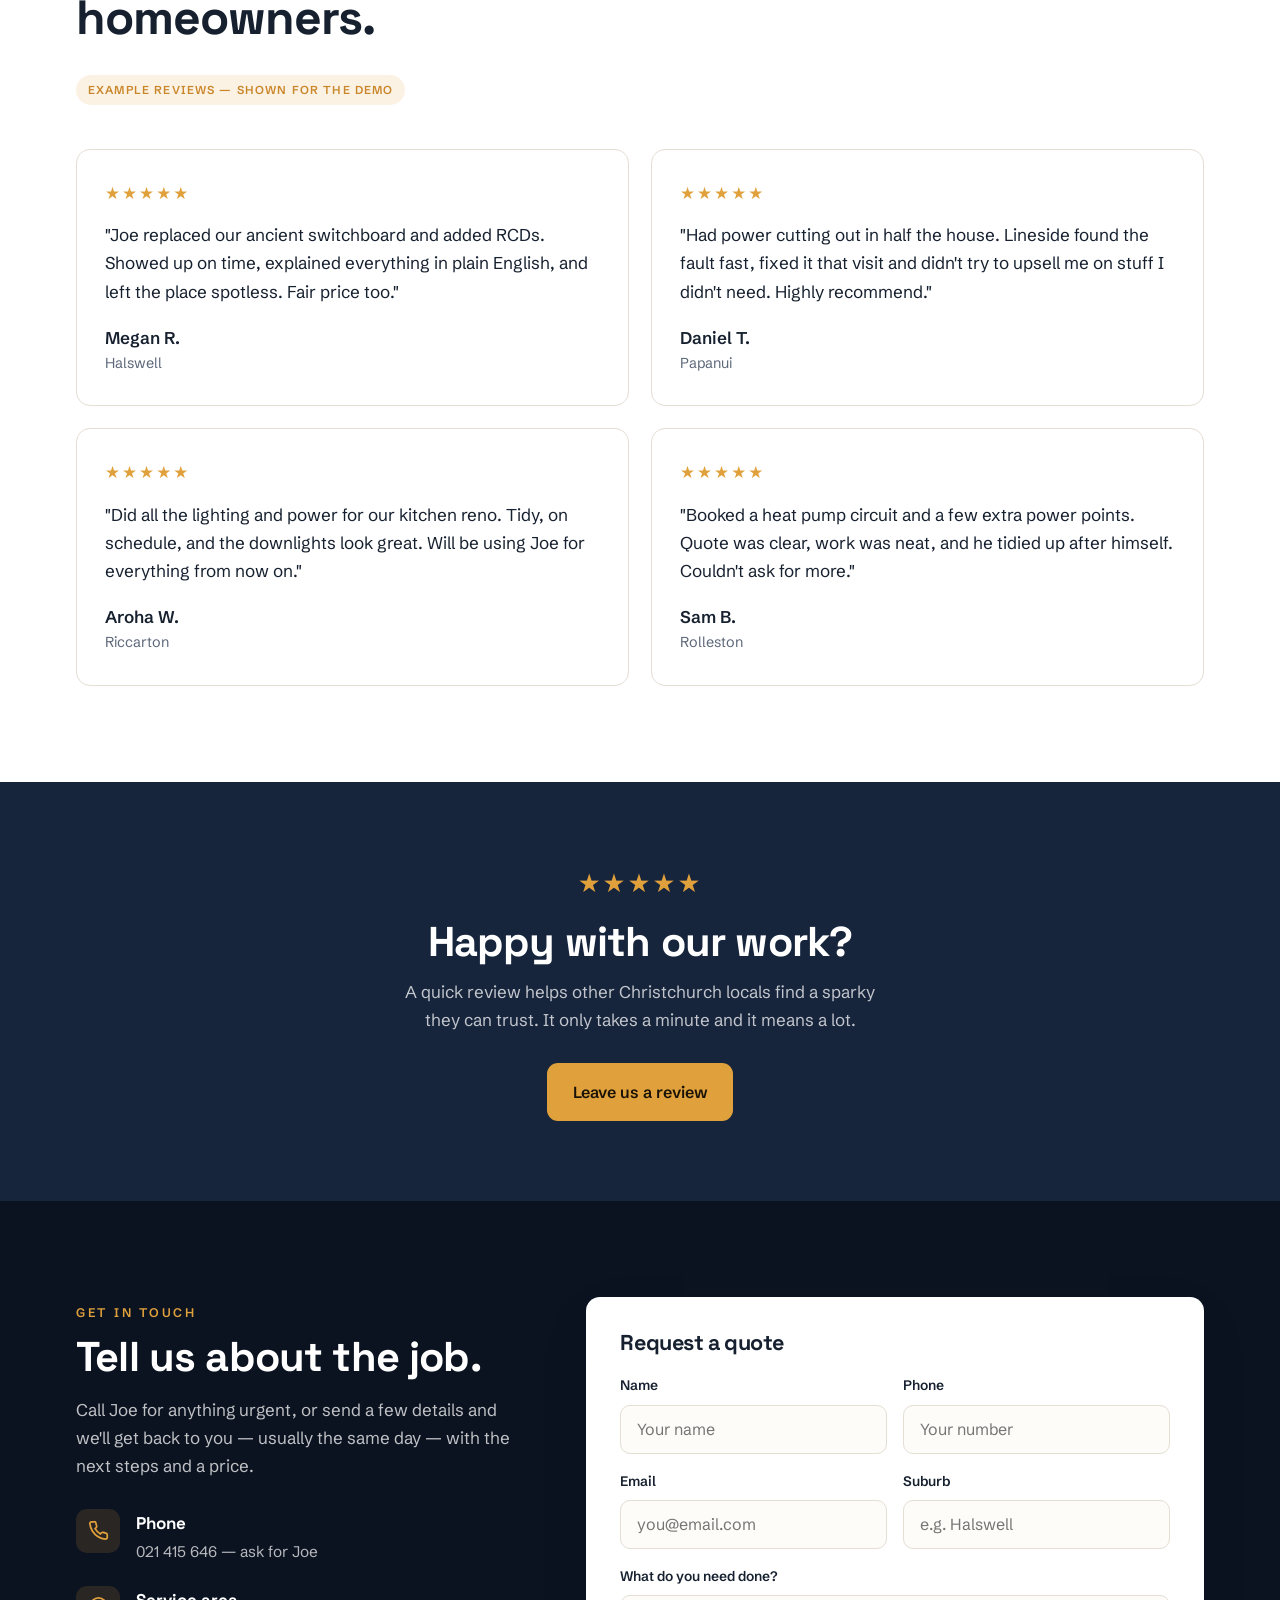
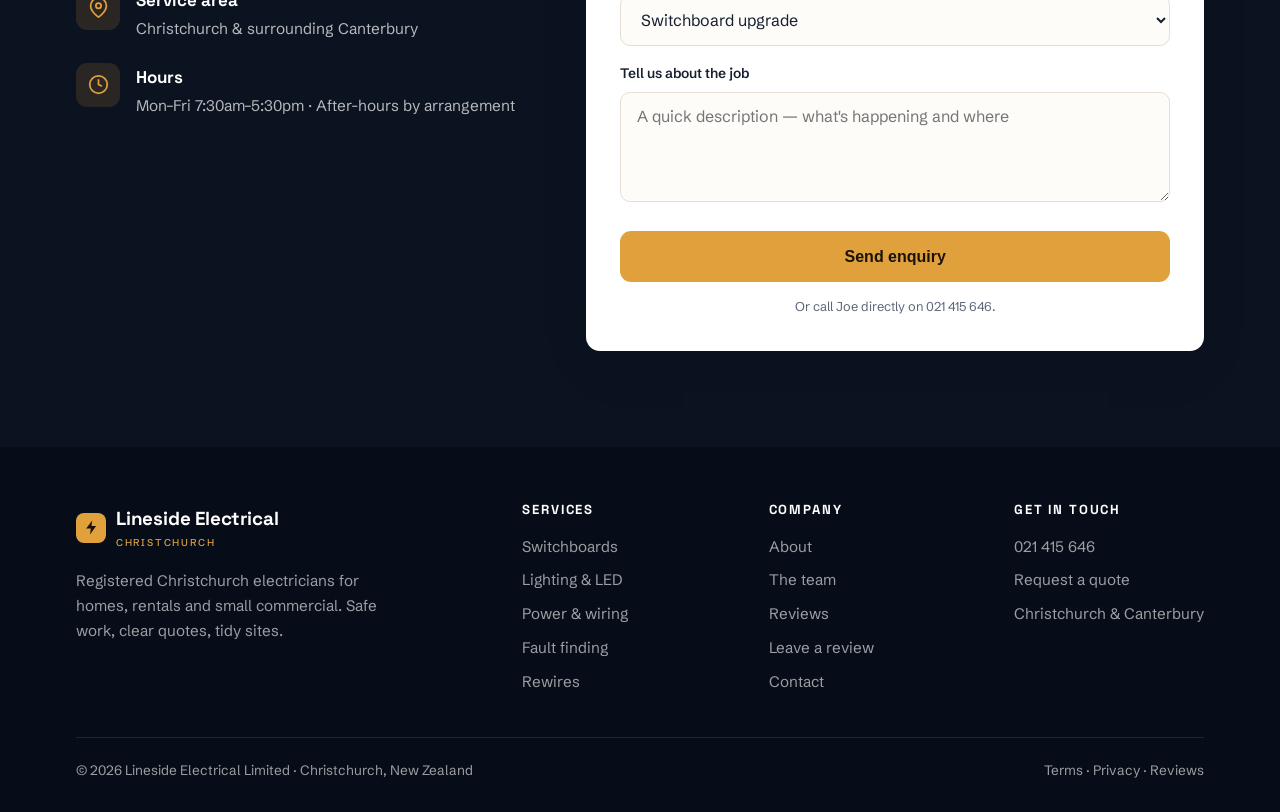
==== commit 099be39d: "Initial build: Lineside Electrical Limited Co-Authored-By: Claude Opus 4.8 <noreply@anthropic.com>" ====
--- a/index.html
+++ b/index.html
@@ -2,297 +2,281 @@
 <html lang="en-NZ">
 <head>
 <meta charset="UTF-8">
-<meta name="viewport" content="width=device-width, initial-scale=1.0">
-<title>Lineside Electrical Limited | Electricians, Christchurch</title>
-<meta name="description" content="Lineside Electrical Limited — registered electricians serving Christchurch and Canterbury. Rewires, switchboard upgrades, lighting, faults, heat pumps and EV chargers. Clear quotes, tidy work.">
-<link rel="icon" href="data:image/svg+xml,%3Csvg xmlns='http://www.w3.org/2000/svg' viewBox='0 0 32 32'%3E%3Crect width='32' height='32' rx='7' fill='%23ff8a00'/%3E%3Cpath d='M18 4 L8 18 h6 l-2 10 12-16 h-7 z' fill='%2315171b'/%3E%3C/svg%3E">
-<meta property="og:title" content="Lineside Electrical Limited | Electricians, Christchurch">
-<meta property="og:description" content="Registered electricians across Christchurch & Canterbury. Rewires, switchboards, lighting, faults, EV chargers.">
+<meta name="viewport" content="width=device-width,initial-scale=1">
+<title>Lineside Electrical Limited | Electrician, Christchurch</title>
+<meta name="description" content="Lineside Electrical Limited — registered electricians in Christchurch. Switchboards, lighting, power, fault finding and rewires for homes and small commercial. Clear quotes, tidy work. Call Joe.">
+<link rel="icon" href="favicon.svg" type="image/svg+xml">
+<meta property="og:title" content="Lineside Electrical Limited | Electrician, Christchurch">
+<meta property="og:description" content="Registered Christchurch electricians for homes and small commercial. Switchboards, lighting, power and fault finding — done safely, quoted clearly.">
 <meta property="og:type" content="website">
-<meta property="og:image" content="https://images.pexels.com/photos/27928761/pexels-photo-27928761.jpeg?auto=compress&cs=tinysrgb&w=1200">
+<meta property="og:image" content="og.svg">
 <link rel="preconnect" href="https://fonts.googleapis.com">
 <link rel="preconnect" href="https://fonts.gstatic.com" crossorigin>
-<link href="https://fonts.googleapis.com/css2?family=Saira+Condensed:wght@600;700;800&family=Public+Sans:wght@400;500;600;700&display=swap" rel="stylesheet">
-<link rel="stylesheet" href="style.css">
+<link href="https://fonts.googleapis.com/css2?family=Space+Grotesk:wght@500;600;700&family=Schibsted+Grotesk:wght@400;500;600;700&display=swap" rel="stylesheet">
+<link rel="stylesheet" href="styles.css">
 </head>
 <body>
 
-<!-- INTRO -->
-<div id="intro">
-  <div class="il">
-    <span class="mark"><svg viewBox="0 0 32 32" fill="none"><path d="M18 4 L8 18 h6 l-2 10 12-16 h-7 z" fill="#15171b"/></svg></span>
-    <b>Lineside Electrical</b>
-  </div>
-  <div class="bar"></div>
-</div>
-
 <!-- NAV -->
-<nav class="nav">
-  <a class="brand" href="index.html" aria-label="Lineside Electrical home">
-    <span class="mark"><svg viewBox="0 0 32 32" fill="none"><path d="M18 4 L8 18 h6 l-2 10 12-16 h-7 z" fill="#15171b"/></svg></span>
-    <span><b>Lineside</b><span>Electrical Ltd</span></span>
+<header class="nav" id="nav">
+  <a href="#top" class="brand">
+    <span class="spark" aria-hidden="true">
+      <svg viewBox="0 0 24 24" fill="currentColor"><path d="M13 2 4.5 13.5H11l-1 8.5 8.5-12H12l1-8z"/></svg>
+    </span>
+    <span>Lineside Electrical<small>Christchurch</small></span>
   </a>
-  <div class="nav-links">
+  <nav class="nav-links">
     <a href="#services">Services</a>
     <a href="#about">About</a>
-    <a href="#work">Our Work</a>
+    <a href="#crew">The team</a>
     <a href="#reviews">Reviews</a>
     <a href="#contact">Contact</a>
-  </div>
+  </nav>
   <div class="nav-cta">
-    <a class="nav-phone" href="tel:+6421415646">021 415 646</a>
-    <a class="btn btn--amber" href="#contact">Get a Quote</a>
-  </div>
-  <button class="nav-toggle" aria-label="Menu"><svg width="26" height="26" viewBox="0 0 24 24" fill="none" stroke="currentColor" stroke-width="2"><line x1="3" y1="6" x2="21" y2="6"/><line x1="3" y1="12" x2="21" y2="12"/><line x1="3" y1="18" x2="21" y2="18"/></svg></button>
-</nav>
+    <a class="nav-phone" href="tel:+6421415646">
+      <svg viewBox="0 0 24 24" fill="none" stroke="currentColor" stroke-width="2"><path d="M22 16.92v3a2 2 0 0 1-2.18 2 19.79 19.79 0 0 1-8.63-3.07 19.5 19.5 0 0 1-6-6 19.79 19.79 0 0 1-3.07-8.67A2 2 0 0 1 4.11 2h3a2 2 0 0 1 2 1.72c.13.96.36 1.9.7 2.81a2 2 0 0 1-.45 2.11L8.09 9.91a16 16 0 0 0 6 6l1.27-1.27a2 2 0 0 1 2.11-.45c.91.34 1.85.57 2.81.7A2 2 0 0 1 22 16.92z"/></svg>
+      <span>021 415 646</span>
+    </a>
+    <a class="btn btn-primary" href="#contact">Get a quote</a>
+  </div>
+</header>
 
 <!-- HERO -->
-<header class="hero">
-  <div class="hero-slides">
-    <div class="hero-slide active" style="background-image:url('https://images.pexels.com/photos/27928761/pexels-photo-27928761.jpeg?auto=compress&cs=tinysrgb&w=1800')"></div>
-    <div class="hero-slide" style="background-image:url('https://images.pexels.com/photos/5691588/pexels-photo-5691588.jpeg?auto=compress&cs=tinysrgb&w=1800')"></div>
-    <div class="hero-slide" style="background-image:url('https://images.pexels.com/photos/7541342/pexels-photo-7541342.jpeg?auto=compress&cs=tinysrgb&w=1800')"></div>
+<section class="hero" id="top">
+  <div class="hero-slides" id="slides" aria-hidden="true">
+    <div class="hero-slide active" style="background-image:url('https://images.unsplash.com/photo-1621905251189-08b45d6a269e?w=1900&q=80&auto=format&fit=crop')"></div>
+    <div class="hero-slide" data-src="https://images.unsplash.com/photo-1565608438257-fac3c27beb36?w=1900&q=80&auto=format&fit=crop"></div>
+    <div class="hero-slide" data-src="https://images.unsplash.com/photo-1504328345606-18bbc8c9d7d1?w=1900&q=80&auto=format&fit=crop"></div>
+    <div class="hero-slide" data-src="https://images.unsplash.com/photo-1581092160562-40aa08e78837?w=1900&q=80&auto=format&fit=crop"></div>
   </div>
   <div class="hero-overlay"></div>
   <div class="hero-inner wrap">
-    <span class="eyebrow">Christchurch &amp; Canterbury · Registered Electricians</span>
-    <h1>Electrical work<br>done <em>right</em>, first time.</h1>
-    <p class="hero-sub">From switchboard upgrades to full rewires, Lineside Electrical keeps the power on and the job tidy for homes and small businesses across greater Christchurch.</p>
-    <div class="hero-actions">
-      <a class="btn btn--amber" href="#contact">Get a Free Quote</a>
-      <a class="btn btn--ghost" href="tel:+6421415646">Call 021 415 646</a>
-    </div>
-  </div>
-  <div class="hero-strip wrap" style="max-width:none;padding-left:0;padding-right:0">
-    <div><svg width="20" height="20" viewBox="0 0 24 24" fill="none" stroke="currentColor" stroke-width="2"><path d="M21 10c0 7-9 12-9 12s-9-5-9-12a9 9 0 0 1 18 0Z"/><circle cx="12" cy="10" r="3"/></svg><span>Local to <b>Christchurch</b></span></div>
-    <div><svg width="20" height="20" viewBox="0 0 24 24" fill="none" stroke="currentColor" stroke-width="2"><circle cx="12" cy="12" r="9"/><path d="M12 7v5l3 3"/></svg><span>On time, <b>every time</b></span></div>
-    <div><svg width="20" height="20" viewBox="0 0 24 24" fill="none" stroke="currentColor" stroke-width="2"><path d="m9 11 3 3L22 4"/><path d="M21 12v7a2 2 0 0 1-2 2H5a2 2 0 0 1-2-2V5a2 2 0 0 1 2-2h11"/></svg><span>Clear, <b>up-front quotes</b></span></div>
-  </div>
-</header>
+    <span class="eyebrow on-dark">Christchurch &amp; Canterbury · Registered Electricians</span>
+    <h1>Sharp, safe electrical work for Christchurch homes and trades.</h1>
+    <p class="lead">From a dodgy switchboard to a full lighting upgrade — Lineside Electrical turns up when we say we will, works tidy, and tells you the price before we start.</p>
+    <div class="hero-cta">
+      <a class="btn btn-primary" href="#contact">Get a quote</a>
+      <a class="btn btn-ghost" href="tel:+6421415646">
+        <svg width="16" height="16" viewBox="0 0 24 24" fill="none" stroke="currentColor" stroke-width="2"><path d="M22 16.92v3a2 2 0 0 1-2.18 2 19.79 19.79 0 0 1-8.63-3.07 19.5 19.5 0 0 1-6-6 19.79 19.79 0 0 1-3.07-8.67A2 2 0 0 1 4.11 2h3a2 2 0 0 1 2 1.72c.13.96.36 1.9.7 2.81a2 2 0 0 1-.45 2.11L8.09 9.91a16 16 0 0 0 6 6l1.27-1.27a2 2 0 0 1 2.11-.45c.91.34 1.85.57 2.81.7A2 2 0 0 1 22 16.92z"/></svg>
+        Call Joe — 021 415 646
+      </a>
+    </div>
+    <div class="hero-meta">
+      <div><svg viewBox="0 0 24 24" fill="none" stroke="currentColor" stroke-width="2"><path d="M21 10c0 7-9 13-9 13s-9-6-9-13a9 9 0 0 1 18 0z"/><circle cx="12" cy="10" r="3"/></svg> Based in Christchurch</div>
+      <div><svg viewBox="0 0 24 24" fill="none" stroke="currentColor" stroke-width="2"><circle cx="12" cy="12" r="10"/><path d="M12 6v6l4 2"/></svg> Fast callouts</div>
+      <div><svg viewBox="0 0 24 24" fill="none" stroke="currentColor" stroke-width="2"><path d="M9 12l2 2 4-4"/><path d="M12 3l8 4v5c0 5-3.5 8-8 9-4.5-1-8-4-8-9V7z"/></svg> Registered &amp; tested work</div>
+    </div>
+  </div>
+  <div class="hero-dots" id="dots"></div>
+</section>
 
 <!-- TRUST STRIP -->
-<section class="trust">
-  <div class="trust-grid wrap" style="max-width:none;padding-left:0;padding-right:0">
-    <div class="cell">
-      <span class="ic"><svg width="24" height="24" viewBox="0 0 24 24" fill="none" stroke="currentColor" stroke-width="2"><path d="M21 10c0 7-9 12-9 12s-9-5-9-12a9 9 0 0 1 18 0Z"/><circle cx="12" cy="10" r="3"/></svg></span>
-      <div><h3>Canterbury-wide</h3><p>Local sparkies covering Riccarton through to Rolleston and everywhere between.</p></div>
-    </div>
-    <div class="cell">
-      <span class="ic"><svg width="24" height="24" viewBox="0 0 24 24" fill="none" stroke="currentColor" stroke-width="2"><circle cx="12" cy="12" r="9"/><path d="M12 7v5l3 2"/></svg></span>
-      <div><h3>Booked &amp; on time</h3><p>You get a time you can plan your day around — we turn up when we say we will.</p></div>
-    </div>
-    <div class="cell">
-      <span class="ic"><svg width="24" height="24" viewBox="0 0 24 24" fill="none" stroke="currentColor" stroke-width="2"><path d="M14 2H6a2 2 0 0 0-2 2v16a2 2 0 0 0 2 2h12a2 2 0 0 0 2-2V8z"/><path d="M14 2v6h6"/><path d="m9 15 2 2 4-4"/></svg></span>
-      <div><h3>Quoted, not guessed</h3><p>Up-front pricing before we start and a clean site when we pack up.</p></div>
+<section class="trust" aria-label="Why choose us">
+  <div class="wrap">
+    <div class="trust-grid">
+      <div class="trust-item">
+        <div class="trust-ico"><svg viewBox="0 0 24 24" fill="none" stroke="currentColor" stroke-width="2"><path d="M21 10c0 7-9 13-9 13s-9-6-9-13a9 9 0 0 1 18 0z"/><circle cx="12" cy="10" r="3"/></svg></div>
+        <div><h3>Local to Canterbury</h3><p>Based in Christchurch and working right across the city and surrounding Canterbury towns.</p></div>
+      </div>
+      <div class="trust-item">
+        <div class="trust-ico"><svg viewBox="0 0 24 24" fill="none" stroke="currentColor" stroke-width="2"><circle cx="12" cy="12" r="10"/><path d="M12 6v6l4 2"/></svg></div>
+        <div><h3>We turn up on time</h3><p>You get a clear arrival window and a tidy job — no mess left behind, no surprises on the invoice.</p></div>
+      </div>
+      <div class="trust-item">
+        <div class="trust-ico"><svg viewBox="0 0 24 24" fill="none" stroke="currentColor" stroke-width="2"><path d="M9 12l2 2 4-4"/><path d="M12 3l8 4v5c0 5-3.5 8-8 9-4.5-1-8-4-8-9V7z"/></svg></div>
+        <div><h3>Safe, certified work</h3><p>Every job is done by a registered electrician and signed off to NZ standards, so it's safe and compliant.</p></div>
+      </div>
     </div>
   </div>
 </section>
 
 <!-- SERVICES -->
-<section class="section section--bone" id="services">
-  <div class="wrap">
-    <div class="section-head reveal">
+<section class="sec-bone" id="services">
+  <div class="wrap">
+    <div class="sec-head reveal">
       <span class="eyebrow">What we do</span>
-      <h2>Electrical services for Christchurch homes &amp; trades</h2>
-      <p>Whether it's an old fuse box on its last legs or wiring a brand-new build, here's what we get called out for most.</p>
+      <h2>Electrical work for homes, rentals and small commercial.</h2>
+      <p>From a single power point to a full rewire — if it runs on electricity, Lineside can sort it. Here's the work we get called for most around Christchurch.</p>
     </div>
     <div class="svc-grid">
-      <div class="svc reveal">
-        <span class="num">01</span>
-        <span class="ic"><svg width="26" height="26" viewBox="0 0 24 24" fill="none" stroke="currentColor" stroke-width="2"><path d="M13 2 3 14h7l-1 8 10-12h-7z"/></svg></span>
-        <h3>Rewires &amp; New Wiring</h3>
-        <p>Full and partial rewires for older homes, plus wiring for extensions, sleepouts and new builds.</p>
-      </div>
-      <div class="svc reveal">
-        <span class="num">02</span>
-        <span class="ic"><svg width="26" height="26" viewBox="0 0 24 24" fill="none" stroke="currentColor" stroke-width="2"><rect x="3" y="3" width="18" height="18" rx="2"/><path d="M9 8v8M15 8v8M3 12h18"/></svg></span>
-        <h3>Switchboard Upgrades</h3>
-        <p>Swap a tired fuse box for a modern switchboard with RCD protection so power stays safe and reliable.</p>
-      </div>
-      <div class="svc reveal">
-        <span class="num">03</span>
-        <span class="ic"><svg width="26" height="26" viewBox="0 0 24 24" fill="none" stroke="currentColor" stroke-width="2"><path d="M9 18h6M10 22h4M12 2a7 7 0 0 0-4 12c.7.7 1 1.5 1 2h6c0-.5.3-1.3 1-2a7 7 0 0 0-4-12Z"/></svg></span>
+      <article class="svc-card reveal">
+        <div class="svc-ico"><svg viewBox="0 0 24 24" fill="none" stroke="currentColor" stroke-width="2"><rect x="4" y="3" width="16" height="18" rx="2"/><path d="M9 7h6M9 11h6M9 15h3"/></svg></div>
+        <h3>Switchboard upgrades</h3>
+        <p>Old fuse boards and tripping circuits replaced with a modern board, RCDs and surge protection — safer power for the whole house.</p>
+      </article>
+      <article class="svc-card reveal">
+        <div class="svc-ico"><svg viewBox="0 0 24 24" fill="none" stroke="currentColor" stroke-width="2"><path d="M9 18h6M10 22h4"/><path d="M12 2a7 7 0 0 0-4 12.7c.6.5 1 1.2 1 2h6c0-.8.4-1.5 1-2A7 7 0 0 0 12 2z"/></svg></div>
         <h3>Lighting &amp; LED</h3>
-        <p>Downlights, outdoor and security lighting, and LED upgrades that brighten the place and trim the power bill.</p>
-      </div>
-      <div class="svc reveal">
-        <span class="num">04</span>
-        <span class="ic"><svg width="26" height="26" viewBox="0 0 24 24" fill="none" stroke="currentColor" stroke-width="2"><path d="M14.7 6.3a4 4 0 0 0-5.4 5.4l-6 6a2 2 0 1 0 2.8 2.8l6-6a4 4 0 0 0 5.4-5.4l-2.4 2.4-2.8-2.8z"/></svg></span>
-        <h3>Faults &amp; Repairs</h3>
-        <p>Tripping breakers, dead sockets, flickering lights — found fast and fixed properly, not just patched.</p>
-      </div>
-      <div class="svc reveal">
-        <span class="num">05</span>
-        <span class="ic"><svg width="26" height="26" viewBox="0 0 24 24" fill="none" stroke="currentColor" stroke-width="2"><path d="M9.5 2 4 10h5l-1.5 6 8-9h-5z"/><path d="M18 14v6M21 17h-6" opacity=".5"/></svg></span>
-        <h3>Heat Pumps &amp; Hot Water</h3>
-        <p>Wiring and connection for heat pumps, hot water cylinders and home heating, done to code.</p>
-      </div>
-      <div class="svc reveal">
-        <span class="num">06</span>
-        <span class="ic"><svg width="26" height="26" viewBox="0 0 24 24" fill="none" stroke="currentColor" stroke-width="2"><rect x="3" y="6" width="13" height="13" rx="2"/><path d="M16 10h2a3 3 0 0 1 3 3v3M11 6V4M8 6V4"/></svg></span>
-        <h3>EV Chargers &amp; Power</h3>
-        <p>Home EV charger installs plus extra power points for sheds, garages and outdoor areas.</p>
-      </div>
+        <p>Downlights, sensor lights, outdoor and security lighting, and swapping tired fittings for efficient LED that cuts your power bill.</p>
+      </article>
+      <article class="svc-card reveal">
+        <div class="svc-ico"><svg viewBox="0 0 24 24" fill="none" stroke="currentColor" stroke-width="2"><rect x="3" y="5" width="18" height="14" rx="2"/><path d="M9 10v4M15 10v4"/></svg></div>
+        <h3>Power points &amp; wiring</h3>
+        <p>New outlets, USB points, outdoor sockets and extra circuits — added neatly where you actually need them, without the guesswork.</p>
+      </article>
+      <article class="svc-card reveal">
+        <div class="svc-ico"><svg viewBox="0 0 24 24" fill="none" stroke="currentColor" stroke-width="2"><circle cx="11" cy="11" r="7"/><path d="m21 21-4.3-4.3"/></svg></div>
+        <h3>Fault finding &amp; repairs</h3>
+        <p>Power keeps cutting out or something's not working? We track down the fault, explain what's wrong, and fix it properly.</p>
+      </article>
+      <article class="svc-card reveal">
+        <div class="svc-ico"><svg viewBox="0 0 24 24" fill="none" stroke="currentColor" stroke-width="2"><path d="M5 12h14"/><path d="M12 5l7 7-7 7"/><rect x="2" y="9" width="3" height="6" rx="1"/></svg></div>
+        <h3>Heat pumps &amp; EV chargers</h3>
+        <p>Wiring and dedicated circuits for heat pumps, hot water, ventilation and home EV charger installs — done to spec.</p>
+      </article>
+      <article class="svc-card reveal">
+        <div class="svc-ico"><svg viewBox="0 0 24 24" fill="none" stroke="currentColor" stroke-width="2"><path d="M3 21h18"/><path d="M5 21V8l7-5 7 5v13"/><path d="M9 21v-6h6v6"/></svg></div>
+        <h3>Renovations &amp; rewires</h3>
+        <p>Planning a reno or buying an older home? We rewire, relocate and pre-wire so the electrical is sorted before the linings go on.</p>
+      </article>
     </div>
   </div>
 </section>
 
 <!-- ABOUT -->
-<section class="section" id="about">
-  <div class="wrap about-grid">
-    <div class="about-img reveal">
-      <img src="https://images.pexels.com/photos/17018103/pexels-photo-17018103.jpeg?auto=compress&cs=tinysrgb&w=1100" alt="Lines crew working on overhead power lines against a clear sky" width="900" height="675" loading="lazy">
-      <span class="tag">Since the lines went up</span>
-    </div>
-    <div class="about reveal">
+<section class="sec-light" id="about">
+  <div class="wrap about">
+    <div class="about-media reveal">
+      <img src="https://images.unsplash.com/photo-1565608438257-fac3c27beb36?w=1100&q=80&auto=format&fit=crop" alt="Electrician working on wiring" width="1100" height="825" loading="lazy">
+      <span class="tag">Christchurch owned</span>
+    </div>
+    <div class="about-copy reveal">
       <span class="eyebrow">About Lineside</span>
-      <h2>Straight-up electrical work from a local team</h2>
-      <p>Lineside Electrical is a Christchurch-based electrical business built on doing the job properly and treating people's homes like our own. From a single dodgy power point to wiring a whole new build, every job gets the same care.</p>
-      <p>You'll deal with the same people start to finish — no call centres, no being passed around. We explain what needs doing in plain language, quote it up front, and leave the place tidy.</p>
+      <h2>A straight-talking sparky who treats your place like his own.</h2>
+      <p>Lineside Electrical is a Christchurch electrical business run by Joe — the person who answers the phone is the same person who shows up and does the work. No call centres, no rotating crews, no jargon.</p>
+      <p>We take on residential and small commercial jobs across the city: the quick fixes, the upgrades that have been on the list for ages, and the bigger reno wiring. Whatever it is, you'll know the price and the plan before we lift a tool.</p>
       <ul class="checklist">
-        <li><span class="tick"><svg width="14" height="14" viewBox="0 0 24 24" fill="none" stroke="currentColor" stroke-width="3"><path d="m5 12 5 5L20 6"/></svg></span><b>Locally owned &amp; operated in Christchurch</b></li>
-        <li><span class="tick"><svg width="14" height="14" viewBox="0 0 24 24" fill="none" stroke="currentColor" stroke-width="3"><path d="m5 12 5 5L20 6"/></svg></span><b>Up-front quotes — no surprise invoices</b></li>
-        <li><span class="tick"><svg width="14" height="14" viewBox="0 0 24 24" fill="none" stroke="currentColor" stroke-width="3"><path d="m5 12 5 5L20 6"/></svg></span><b>Safe, tidy, code-compliant workmanship</b></li>
+        <li><span class="ck"><svg viewBox="0 0 24 24" fill="none" stroke="currentColor" stroke-width="3"><path d="M5 12l5 5L20 7"/></svg></span> Locally owned and operated in Christchurch</li>
+        <li><span class="ck"><svg viewBox="0 0 24 24" fill="none" stroke="currentColor" stroke-width="3"><path d="M5 12l5 5L20 7"/></svg></span> Clear, up-front quotes — no surprise invoices</li>
+        <li><span class="ck"><svg viewBox="0 0 24 24" fill="none" stroke="currentColor" stroke-width="3"><path d="M5 12l5 5L20 7"/></svg></span> Tidy work, signed off to NZ standards</li>
       </ul>
     </div>
   </div>
 </section>
 
-<!-- WORK / GALLERY -->
-<section class="section section--bone" id="work">
-  <div class="wrap">
-    <div class="section-head reveal">
-      <span class="eyebrow">Recent work</span>
-      <h2>On the tools, around the region</h2>
-      <p>A look at the kind of jobs we're called out for — from board upgrades to fault-finding and new fit-outs.</p>
-    </div>
-    <div class="svc-grid">
-      <div class="about-img reveal" style="aspect-ratio:4/3"><img src="https://images.pexels.com/photos/6519902/pexels-photo-6519902.jpeg?auto=compress&cs=tinysrgb&w=900" alt="Switch panel and control wiring on a distribution board" width="900" height="675" loading="lazy" style="border-radius:6px"></div>
-      <div class="about-img reveal" style="aspect-ratio:4/3"><img src="https://images.pexels.com/photos/5691589/pexels-photo-5691589.jpeg?auto=compress&cs=tinysrgb&w=900" alt="Electrician fitting new wall sockets during a rewire" width="900" height="675" loading="lazy" style="border-radius:6px"></div>
-      <div class="about-img reveal" style="aspect-ratio:4/3"><img src="https://images.pexels.com/photos/7285965/pexels-photo-7285965.jpeg?auto=compress&cs=tinysrgb&w=900" alt="Stripping and terminating colour-coded electrical cable on a bench" width="900" height="675" loading="lazy" style="border-radius:6px"></div>
-    </div>
-  </div>
-</section>
-
 <!-- CREW -->
-<section class="section section--ink" id="crew">
-  <div class="wrap">
-    <div class="section-head reveal">
-      <span class="eyebrow">The crew</span>
-      <h2>Who turns up to your job</h2>
-      <p>A small, hands-on team — you'll get to know the people working on your place.</p>
-    </div>
-    <span class="badge reveal">Example team</span>
+<section class="sec-bone" id="crew">
+  <div class="wrap">
+    <div class="sec-head reveal" style="margin-bottom:34px">
+      <span class="eyebrow">Who you'll deal with</span>
+      <h2>Meet the team.</h2>
+      <p>A small Christchurch outfit, which means the person who quotes the job is the person who does it.</p>
+    </div>
+    <div style="margin-bottom:26px" class="reveal"><span class="badge">Example team — roles shown for the demo</span></div>
     <div class="crew-grid">
-      <div class="crew reveal">
+      <article class="crew-card reveal">
         <div class="avatar">J</div>
         <h3>Joe</h3>
         <div class="role-sub">Owner / Electrician</div>
-        <p>Runs every job and is your main point of contact from first quote through to the final clean-up.</p>
-      </div>
-      <div class="crew reveal">
-        <div class="avatar">RE</div>
-        <h3>Registered Electrician</h3>
-        <div class="role-sub">Wiring &amp; Certification</div>
-        <p>Handles wiring, switchboards and sign-off so your job is certified and done by the book.</p>
-      </div>
-      <div class="crew reveal">
-        <div class="avatar">AP</div>
-        <h3>Apprentice</h3>
-        <div class="role-sub">On the Tools</div>
-        <p>Keeps jobs moving and the site tidy while learning the trade the proper way.</p>
-      </div>
+        <p>Runs Lineside, quotes every job and does the work on the tools. The one constant from first call to final sign-off.</p>
+      </article>
+      <article class="crew-card reveal">
+        <div class="avatar">AE</div>
+        <h3>Apprentice Electrician</h3>
+        <div class="role-sub">On the tools</div>
+        <p>The extra set of hands on bigger jobs — keeps the work moving and the site tidy while learning under supervision.</p>
+      </article>
+      <article class="crew-card reveal">
+        <div class="avatar">SC</div>
+        <h3>Scheduling &amp; quotes</h3>
+        <div class="role-sub">Bookings</div>
+        <p>Answers the phone, gets you booked into a time that suits, and makes sure your quote lands the same day where we can.</p>
+      </article>
     </div>
   </div>
 </section>
 
 <!-- REVIEWS -->
-<section class="section" id="reviews">
-  <div class="wrap">
-    <div class="section-head reveal">
-      <span class="eyebrow">What locals say</span>
-      <h2>Reviews from around Christchurch</h2>
-      <p>The kind of feedback we love to hear after a job's wrapped up.</p>
-    </div>
-    <span class="badge reveal" style="background:rgba(255,138,0,.14);color:#c96a00">Example reviews</span>
+<section class="sec-light" id="reviews">
+  <div class="wrap">
+    <div class="sec-head reveal" style="margin-bottom:30px">
+      <span class="eyebrow">What customers say</span>
+      <h2>Trusted by Christchurch homeowners.</h2>
+    </div>
+    <div style="margin-bottom:26px" class="reveal"><span class="badge">Example reviews — shown for the demo</span></div>
     <div class="rev-grid">
-      <div class="rev reveal">
+      <article class="rev-card reveal">
         <div class="stars">★★★★★</div>
-        <p>"Joe sorted our switchboard upgrade in a day and talked us through the whole thing. No mess, no jargon, and a fair price."</p>
-        <div class="who"><span class="ini">MT</span><div><b>Megan T.</b><span>Halswell</span></div></div>
-      </div>
-      <div class="rev reveal">
+        <blockquote>"Joe replaced our ancient switchboard and added RCDs. Showed up on time, explained everything in plain English, and left the place spotless. Fair price too."</blockquote>
+        <div class="rev-who">Megan R. <span>Halswell</span></div>
+      </article>
+      <article class="rev-card reveal">
         <div class="stars">★★★★★</div>
-        <p>"Power had been tripping out for weeks. Lineside found the fault on the first visit and fixed it. Turned up right on time too."</p>
-        <div class="who"><span class="ini">DR</span><div><b>Dave R.</b><span>Papanui</span></div></div>
-      </div>
-      <div class="rev reveal">
+        <blockquote>"Had power cutting out in half the house. Lineside found the fault fast, fixed it that visit and didn't try to upsell me on stuff I didn't need. Highly recommend."</blockquote>
+        <div class="rev-who">Daniel T. <span>Papanui</span></div>
+      </article>
+      <article class="rev-card reveal">
         <div class="stars">★★★★★</div>
-        <p>"Rewired our 1950s place and put downlights through the whole house. Tidy work and they cleaned up properly after."</p>
-        <div class="who"><span class="ini">PS</span><div><b>Priya S.</b><span>Cashmere</span></div></div>
-      </div>
+        <blockquote>"Did all the lighting and power for our kitchen reno. Tidy, on schedule, and the downlights look great. Will be using Joe for everything from now on."</blockquote>
+        <div class="rev-who">Aroha W. <span>Riccarton</span></div>
+      </article>
+      <article class="rev-card reveal">
+        <div class="stars">★★★★★</div>
+        <blockquote>"Booked a heat pump circuit and a few extra power points. Quote was clear, work was neat, and he tidied up after himself. Couldn't ask for more."</blockquote>
+        <div class="rev-who">Sam B. <span>Rolleston</span></div>
+      </article>
     </div>
   </div>
 </section>
 
 <!-- REVIEW FUNNEL BANNER -->
-<section class="section funnel">
-  <div class="wrap">
-    <span class="eyebrow" style="justify-content:center">Had us out recently?</span>
+<section class="funnel">
+  <div class="wrap reveal">
+    <div class="stars">★★★★★</div>
     <h2>Happy with our work?</h2>
-    <div class="big-stars">★★★★★</div>
-    <p>It only takes a minute and it genuinely helps a local business like ours. We'd really appreciate it.</p>
-    <a class="btn btn--amber" href="review.html">Leave us a Review</a>
+    <p>A quick review helps other Christchurch locals find a sparky they can trust. It only takes a minute and it means a lot.</p>
+    <a class="btn btn-primary" href="review.html">Leave us a review</a>
   </div>
 </section>
 
 <!-- CONTACT -->
-<section class="section section--ink" id="contact">
+<section class="sec-dark" id="contact">
   <div class="wrap contact-grid">
     <div class="contact-info reveal">
-      <span class="eyebrow">Get in touch</span>
-      <h2>Get a free quote</h2>
-      <p class="lead">Tell us about the job and we'll get back to you with a time and a price. For urgent faults, give us a call.</p>
-      <a class="contact-line" href="tel:+6421415646" style="border-top:0">
-        <span class="ic"><svg width="22" height="22" viewBox="0 0 24 24" fill="none" stroke="currentColor" stroke-width="2"><path d="M22 16.9v3a2 2 0 0 1-2.2 2 19.8 19.8 0 0 1-8.6-3.1 19.5 19.5 0 0 1-6-6 19.8 19.8 0 0 1-3.1-8.7A2 2 0 0 1 4.1 2h3a2 2 0 0 1 2 1.7c.1 1 .4 1.9.7 2.8a2 2 0 0 1-.5 2.1L8.1 9.9a16 16 0 0 0 6 6l1.3-1.3a2 2 0 0 1 2.1-.4c.9.3 1.8.6 2.8.7a2 2 0 0 1 1.7 2Z"/></svg></span>
-        <div><span>Phone</span><b>021 415 646</b></div>
-      </a>
-      <a class="contact-line" href="mailto:joe@lineside-electrical.co.nz">
-        <span class="ic"><svg width="22" height="22" viewBox="0 0 24 24" fill="none" stroke="currentColor" stroke-width="2"><rect x="2" y="4" width="20" height="16" rx="2"/><path d="m2 7 10 6 10-6"/></svg></span>
-        <div><span>Email</span><b>joe@lineside-electrical.co.nz</b></div>
-      </a>
-      <div class="contact-line">
-        <span class="ic"><svg width="22" height="22" viewBox="0 0 24 24" fill="none" stroke="currentColor" stroke-width="2"><path d="M21 10c0 7-9 12-9 12s-9-5-9-12a9 9 0 0 1 18 0Z"/><circle cx="12" cy="10" r="3"/></svg></span>
-        <div><span>Area</span><b>Christchurch &amp; Canterbury</b></div>
-      </div>
-    </div>
-    <form class="form reveal" action="https://formsubmit.co/joe@lineside-electrical.co.nz" method="POST">
-      <input type="hidden" name="_subject" value="New quote request — Lineside Electrical website">
+      <span class="eyebrow on-dark">Get in touch</span>
+      <h2>Tell us about the job.</h2>
+      <p>Call Joe for anything urgent, or send a few details and we'll get back to you — usually the same day — with the next steps and a price.</p>
+      <div class="cinfo-row">
+        <div class="ic"><svg viewBox="0 0 24 24" fill="none" stroke="currentColor" stroke-width="2"><path d="M22 16.92v3a2 2 0 0 1-2.18 2 19.79 19.79 0 0 1-8.63-3.07 19.5 19.5 0 0 1-6-6 19.79 19.79 0 0 1-3.07-8.67A2 2 0 0 1 4.11 2h3a2 2 0 0 1 2 1.72c.13.96.36 1.9.7 2.81a2 2 0 0 1-.45 2.11L8.09 9.91a16 16 0 0 0 6 6l1.27-1.27a2 2 0 0 1 2.11-.45c.91.34 1.85.57 2.81.7A2 2 0 0 1 22 16.92z"/></svg></div>
+        <div><b>Phone</b><span><a href="tel:+6421415646">021 415 646</a> — ask for Joe</span></div>
+      </div>
+      <div class="cinfo-row">
+        <div class="ic"><svg viewBox="0 0 24 24" fill="none" stroke="currentColor" stroke-width="2"><path d="M21 10c0 7-9 13-9 13s-9-6-9-13a9 9 0 0 1 18 0z"/><circle cx="12" cy="10" r="3"/></svg></div>
+        <div><b>Service area</b><span>Christchurch &amp; surrounding Canterbury</span></div>
+      </div>
+      <div class="cinfo-row">
+        <div class="ic"><svg viewBox="0 0 24 24" fill="none" stroke="currentColor" stroke-width="2"><circle cx="12" cy="12" r="10"/><path d="M12 6v6l4 2"/></svg></div>
+        <div><b>Hours</b><span>Mon–Fri 7:30am–5:30pm · After-hours by arrangement</span></div>
+      </div>
+    </div>
+    <form class="form reveal" action="https://formsubmit.co/joe@linesideelectrical.co.nz" method="POST">
+      <h3>Request a quote</h3>
+      <input type="hidden" name="_subject" value="New enquiry from Lineside Electrical website">
       <input type="hidden" name="_template" value="table">
       <input type="hidden" name="_captcha" value="false">
-      <input type="hidden" name="_next" value="https://lineside-electrical-limited-demo.vercel.app/index.html#contact">
-      <div class="row">
-        <div class="field"><label for="name">Name</label><input id="name" name="name" type="text" required placeholder="Your name"></div>
-        <div class="field"><label for="phone">Phone</label><input id="phone" name="phone" type="tel" placeholder="021 ..."></div>
-      </div>
-      <div class="row">
-        <div class="field"><label for="email">Email</label><input id="email" name="email" type="email" required placeholder="you@email.co.nz"></div>
-        <div class="field"><label for="suburb">Suburb</label><input id="suburb" name="suburb" type="text" placeholder="e.g. Riccarton"></div>
+      <div class="two">
+        <div class="field"><label for="name">Name</label><input id="name" name="name" required placeholder="Your name"></div>
+        <div class="field"><label for="phone">Phone</label><input id="phone" name="phone" type="tel" required placeholder="Your number"></div>
+      </div>
+      <div class="two">
+        <div class="field"><label for="email">Email</label><input id="email" name="email" type="email" placeholder="you@email.com"></div>
+        <div class="field"><label for="suburb">Suburb</label><input id="suburb" name="suburb" placeholder="e.g. Halswell"></div>
       </div>
       <div class="field">
-        <label for="service">What do you need?</label>
-        <select id="service" name="service">
-          <option>Rewire / new wiring</option>
+        <label for="job">What do you need done?</label>
+        <select id="job" name="job_type">
           <option>Switchboard upgrade</option>
           <option>Lighting / LED</option>
-          <option>Fault or repair</option>
-          <option>Heat pump / hot water</option>
-          <option>EV charger / extra power</option>
+          <option>Power points &amp; wiring</option>
+          <option>Fault finding &amp; repairs</option>
+          <option>Heat pump / EV charger</option>
+          <option>Renovation / rewire</option>
           <option>Something else</option>
         </select>
       </div>
-      <div class="field"><label for="message">Tell us about the job</label><textarea id="message" name="message" required placeholder="What needs doing, and roughly where?"></textarea></div>
-      <button class="btn btn--amber" type="submit" style="width:100%">Send Enquiry</button>
+      <div class="field"><label for="msg">Tell us about the job</label><textarea id="msg" name="message" placeholder="A quick description — what's happening and where"></textarea></div>
+      <button type="submit" class="btn btn-primary">Send enquiry</button>
+      <p class="fineprint">Or call Joe directly on 021 415 646.</p>
     </form>
   </div>
 </section>
@@ -302,34 +286,38 @@
   <div class="wrap">
     <div class="footer-top">
       <div>
-        <a class="brand" href="index.html">
-          <span class="mark"><svg viewBox="0 0 32 32" fill="none"><path d="M18 4 L8 18 h6 l-2 10 12-16 h-7 z" fill="#15171b"/></svg></span>
-          <span><b>Lineside</b><span>Electrical Ltd</span></span>
+        <a href="#top" class="brand">
+          <span class="spark" aria-hidden="true"><svg viewBox="0 0 24 24" fill="currentColor"><path d="M13 2 4.5 13.5H11l-1 8.5 8.5-12H12l1-8z"/></svg></span>
+          <span>Lineside Electrical<small>Christchurch</small></span>
         </a>
-        <p class="footer-about">Registered electricians keeping the power safe and reliable for homes and small businesses across Christchurch and Canterbury.</p>
-      </div>
-      <div>
-        <h4>Explore</h4>
-        <ul>
-          <li><a href="#services">Services</a></li>
-          <li><a href="#about">About</a></li>
-          <li><a href="#work">Our Work</a></li>
-          <li><a href="#reviews">Reviews</a></li>
-          <li><a href="review.html">Leave a Review</a></li>
-        </ul>
-      </div>
-      <div>
-        <h4>Contact</h4>
-        <ul>
-          <li><a href="tel:+6421415646">021 415 646</a></li>
-          <li><a href="mailto:joe@lineside-electrical.co.nz">joe@lineside-electrical.co.nz</a></li>
-          <li>Christchurch &amp; Canterbury</li>
-        </ul>
+        <p class="footer-about">Registered Christchurch electricians for homes, rentals and small commercial. Safe work, clear quotes, tidy sites.</p>
+      </div>
+      <div class="footer-col">
+        <h4>Services</h4>
+        <a href="#services">Switchboards</a>
+        <a href="#services">Lighting &amp; LED</a>
+        <a href="#services">Power &amp; wiring</a>
+        <a href="#services">Fault finding</a>
+        <a href="#services">Rewires</a>
+      </div>
+      <div class="footer-col">
+        <h4>Company</h4>
+        <a href="#about">About</a>
+        <a href="#crew">The team</a>
+        <a href="#reviews">Reviews</a>
+        <a href="review.html">Leave a review</a>
+        <a href="#contact">Contact</a>
+      </div>
+      <div class="footer-col">
+        <h4>Get in touch</h4>
+        <a href="tel:+6421415646">021 415 646</a>
+        <a href="#contact">Request a quote</a>
+        <span style="display:block;color:rgba(255,255,255,.6);font-size:.95rem;margin-top:.2rem">Christchurch &amp; Canterbury</span>
       </div>
     </div>
     <div class="footer-bottom">
       <span>© <span id="yr"></span> Lineside Electrical Limited · Christchurch, New Zealand</span>
-      <span><a href="terms.html">Terms &amp; Conditions</a> &nbsp;·&nbsp; <a href="privacy.html">Privacy Policy</a></span>
+      <span><a href="terms.html">Terms</a> · <a href="privacy.html">Privacy</a> · <a href="review.html">Reviews</a></span>
     </div>
   </div>
 </footer>
--- a/styles.css
+++ b/styles.css
@@ -0,0 +1,265 @@
+/* Lineside Electrical Limited — Premium archetype
+   Fonts: Space Grotesk (display) + Schibsted Grotesk (body)
+   Anchor: deep navy  |  Accent: copper/amber */
+
+:root{
+  --navy:#0b1220;
+  --navy-2:#111c30;
+  --navy-3:#16243c;
+  --bone:#f5f2ec;
+  --white:#ffffff;
+  --ink:#16202f;
+  --muted:#5c6779;
+  --line:#e4ded3;
+  --line-dark:rgba(255,255,255,.10);
+  --copper:#e0a13c;
+  --copper-2:#ca862a;
+  --radius:14px;
+  --maxw:1180px;
+  --shadow:0 18px 50px -20px rgba(11,18,32,.35);
+  --ease:cubic-bezier(.22,.61,.36,1);
+}
+
+*{box-sizing:border-box;margin:0;padding:0}
+html{scroll-behavior:smooth;-webkit-text-size-adjust:100%}
+body{
+  font-family:"Schibsted Grotesk",system-ui,sans-serif;
+  color:var(--ink);
+  background:var(--white);
+  line-height:1.65;
+  font-size:17px;
+  -webkit-font-smoothing:antialiased;
+}
+h1,h2,h3,h4{font-family:"Space Grotesk",system-ui,sans-serif;line-height:1.08;font-weight:700;letter-spacing:-.02em}
+a{color:inherit;text-decoration:none}
+img{display:block;max-width:100%}
+.wrap{max-width:var(--maxw);margin:0 auto;padding:0 26px}
+.eyebrow{
+  font-size:.78rem;letter-spacing:.22em;text-transform:uppercase;
+  font-weight:600;color:var(--copper-2);
+}
+.eyebrow.on-dark{color:var(--copper)}
+
+/* Buttons */
+.btn{
+  display:inline-flex;align-items:center;gap:.55rem;
+  font-weight:600;font-size:1rem;
+  padding:.95rem 1.55rem;border-radius:11px;
+  border:1px solid transparent;cursor:pointer;
+  transition:transform .25s var(--ease),background .25s,border-color .25s,color .25s;
+}
+.btn:hover{transform:translateY(-2px)}
+.btn-primary{background:var(--copper);color:#1a1206}
+.btn-primary:hover{background:var(--copper-2)}
+.btn-ghost{border-color:rgba(255,255,255,.35);color:#fff}
+.btn-ghost:hover{border-color:#fff;background:rgba(255,255,255,.07)}
+.btn-dark{background:var(--navy);color:#fff}
+.btn-dark:hover{background:var(--navy-3)}
+
+/* ---------- NAV ---------- */
+.nav{
+  position:fixed;top:0;left:0;right:0;z-index:60;
+  display:flex;align-items:center;justify-content:space-between;
+  padding:16px 26px;
+  transition:background .3s,box-shadow .3s,padding .3s;
+}
+.nav.scrolled{background:rgba(11,18,32,.92);backdrop-filter:blur(12px);box-shadow:0 1px 0 var(--line-dark);padding:11px 26px}
+.brand{display:flex;align-items:center;gap:.62rem;color:#fff;font-family:"Space Grotesk";font-weight:700;font-size:1.18rem;letter-spacing:-.01em}
+.brand .spark{
+  width:30px;height:30px;border-radius:8px;display:grid;place-items:center;
+  background:var(--copper);color:#1a1206;flex:none;
+}
+.brand .spark svg{width:17px;height:17px}
+.brand small{display:block;font-family:"Schibsted Grotesk";font-weight:500;font-size:.62rem;letter-spacing:.18em;color:var(--copper);text-transform:uppercase;margin-top:1px}
+.nav-links{display:flex;align-items:center;gap:2rem}
+.nav-links a{color:rgba(255,255,255,.82);font-size:.96rem;font-weight:500}
+.nav-links a:hover{color:#fff}
+.nav-cta{display:flex;align-items:center;gap:1rem}
+.nav-phone{color:#fff;font-weight:600;font-size:.96rem;display:flex;align-items:center;gap:.4rem}
+.nav-phone svg{width:15px;height:15px;color:var(--copper)}
+.nav-toggle{display:none;background:none;border:0;color:#fff;cursor:pointer}
+@media(max-width:880px){
+  .nav-links{display:none}
+  .nav-phone span{display:none}
+}
+
+/* ---------- HERO ---------- */
+.hero{position:relative;min-height:100svh;display:flex;align-items:center;background:var(--navy);overflow:hidden}
+.hero-slides{position:absolute;inset:0;z-index:0}
+.hero-slide{
+  position:absolute;inset:0;background-size:cover;background-position:center;
+  opacity:0;transition:opacity 1.6s ease;
+  filter:saturate(.82) contrast(1.05);
+}
+.hero-slide.active{opacity:1}
+.hero-overlay{
+  position:absolute;inset:0;z-index:1;
+  background:linear-gradient(180deg,rgba(11,18,32,.62) 0%,rgba(11,18,32,.55) 45%,rgba(11,18,32,.82) 100%);
+}
+.hero-overlay:after{
+  content:"";position:absolute;inset:0;
+  background:radial-gradient(120% 80% at 12% 30%,rgba(11,18,32,.20),rgba(11,18,32,.7));
+}
+.hero-inner{position:relative;z-index:2;width:100%;padding-top:120px;padding-bottom:64px}
+.hero h1{color:#fff;font-size:clamp(2.5rem,6.4vw,4.65rem);max-width:14ch;margin:.9rem 0 1.1rem}
+.hero .lead{color:rgba(255,255,255,.84);font-size:clamp(1.05rem,2vw,1.28rem);max-width:46ch;margin-bottom:2rem}
+.hero-cta{display:flex;gap:.9rem;flex-wrap:wrap;align-items:center}
+.hero-meta{display:flex;gap:1.8rem;margin-top:2.6rem;flex-wrap:wrap}
+.hero-meta div{color:rgba(255,255,255,.7);font-size:.9rem;display:flex;align-items:center;gap:.5rem}
+.hero-meta svg{width:16px;height:16px;color:var(--copper)}
+.hero-dots{position:absolute;left:26px;bottom:26px;z-index:3;display:flex;gap:.5rem}
+.hero-dots button{width:30px;height:4px;border-radius:3px;border:0;background:rgba(255,255,255,.3);cursor:pointer;transition:background .3s}
+.hero-dots button.active{background:var(--copper)}
+
+/* ---------- Section base ---------- */
+section{padding:96px 0}
+.sec-light{background:var(--white)}
+.sec-bone{background:var(--bone)}
+.sec-dark{background:var(--navy);color:#fff}
+.sec-head{max-width:680px;margin-bottom:54px}
+.sec-head h2{font-size:clamp(2rem,4.2vw,3rem);margin:.65rem 0 .85rem}
+.sec-head p{color:var(--muted);font-size:1.1rem}
+.sec-dark .sec-head p{color:rgba(255,255,255,.72)}
+
+/* ---------- Trust strip ---------- */
+.trust{background:var(--navy-2);color:#fff;padding:0}
+.trust-grid{display:grid;grid-template-columns:repeat(3,1fr)}
+.trust-item{display:flex;gap:1.05rem;align-items:flex-start;padding:38px 30px;border-left:1px solid var(--line-dark)}
+.trust-item:first-child{border-left:0}
+.trust-ico{width:46px;height:46px;border-radius:11px;flex:none;display:grid;place-items:center;background:rgba(224,161,60,.14);color:var(--copper)}
+.trust-ico svg{width:23px;height:23px}
+.trust-item h3{font-size:1.06rem;margin-bottom:.18rem}
+.trust-item p{color:rgba(255,255,255,.66);font-size:.93rem;line-height:1.5}
+@media(max-width:760px){.trust-grid{grid-template-columns:1fr}.trust-item{border-left:0;border-top:1px solid var(--line-dark)}.trust-item:first-child{border-top:0}}
+
+/* ---------- Services ---------- */
+.svc-grid{display:grid;grid-template-columns:repeat(3,1fr);gap:22px}
+.svc-card{
+  background:var(--white);border:1px solid var(--line);border-radius:var(--radius);
+  padding:30px 28px;transition:transform .3s var(--ease),box-shadow .3s,border-color .3s;
+}
+.sec-bone .svc-card{background:#fff}
+.svc-card:hover{transform:translateY(-5px);box-shadow:var(--shadow);border-color:#d8cfbe}
+.svc-ico{width:50px;height:50px;border-radius:12px;display:grid;place-items:center;background:var(--navy);color:var(--copper);margin-bottom:1.1rem}
+.svc-ico svg{width:25px;height:25px}
+.svc-card h3{font-size:1.22rem;margin-bottom:.5rem}
+.svc-card p{color:var(--muted);font-size:.97rem}
+@media(max-width:860px){.svc-grid{grid-template-columns:1fr 1fr}}
+@media(max-width:560px){.svc-grid{grid-template-columns:1fr}}
+
+/* ---------- About ---------- */
+.about{display:grid;grid-template-columns:1fr 1fr;gap:60px;align-items:center}
+.about-media{position:relative}
+.about-media img{width:100%;aspect-ratio:4/3;object-fit:cover;border-radius:var(--radius);filter:saturate(.82) contrast(1.05)}
+.about-media .tag{
+  position:absolute;left:-10px;bottom:24px;background:var(--copper);color:#1a1206;
+  font-weight:600;font-family:"Space Grotesk";padding:.65rem 1.1rem;border-radius:10px;font-size:.95rem;
+  box-shadow:var(--shadow);
+}
+.about h2{font-size:clamp(2rem,4vw,2.85rem);margin:.6rem 0 1.1rem}
+.about p{color:var(--muted);margin-bottom:1rem}
+.checklist{list-style:none;margin-top:1.6rem;display:grid;gap:.85rem}
+.checklist li{display:flex;gap:.75rem;align-items:flex-start;font-weight:500}
+.checklist .ck{width:26px;height:26px;border-radius:50%;background:rgba(224,161,60,.16);color:var(--copper-2);flex:none;display:grid;place-items:center}
+.checklist .ck svg{width:14px;height:14px}
+@media(max-width:840px){.about{grid-template-columns:1fr;gap:36px}}
+
+/* ---------- Crew ---------- */
+.crew-grid{display:grid;grid-template-columns:repeat(3,1fr);gap:22px}
+.crew-card{background:#fff;border:1px solid var(--line);border-radius:var(--radius);padding:30px 26px;text-align:center}
+.sec-bone .crew-card{background:#fff}
+.avatar{
+  width:78px;height:78px;border-radius:50%;margin:0 auto 1.1rem;display:grid;place-items:center;
+  background:var(--navy);color:var(--copper);font-family:"Space Grotesk";font-weight:700;font-size:1.5rem;
+  box-shadow:0 0 0 4px rgba(224,161,60,.22);
+}
+.crew-card h3{font-size:1.18rem}
+.crew-card .role-sub{color:var(--copper-2);font-weight:600;font-size:.82rem;letter-spacing:.06em;text-transform:uppercase;margin:.2rem 0 .6rem}
+.crew-card p{color:var(--muted);font-size:.95rem}
+.badge{
+  display:inline-block;background:rgba(224,161,60,.14);color:var(--copper-2);
+  font-size:.72rem;font-weight:600;letter-spacing:.1em;text-transform:uppercase;
+  padding:.35rem .75rem;border-radius:999px;margin-bottom:1.1rem;
+}
+@media(max-width:780px){.crew-grid{grid-template-columns:1fr}}
+
+/* ---------- Reviews ---------- */
+.rev-grid{display:grid;grid-template-columns:repeat(2,1fr);gap:22px}
+.rev-card{background:#fff;border:1px solid var(--line);border-radius:var(--radius);padding:30px 28px}
+.stars{color:var(--copper);letter-spacing:2px;margin-bottom:.85rem;font-size:1.05rem}
+.rev-card blockquote{font-size:1.07rem;margin-bottom:1.1rem;color:var(--ink)}
+.rev-who{font-weight:600}
+.rev-who span{display:block;color:var(--muted);font-weight:400;font-size:.9rem}
+@media(max-width:720px){.rev-grid{grid-template-columns:1fr}}
+
+/* ---------- Review funnel banner ---------- */
+.funnel{background:var(--navy-3);color:#fff;text-align:center;padding:80px 0}
+.funnel .stars{font-size:1.6rem;justify-content:center;display:flex;margin-bottom:1rem}
+.funnel h2{font-size:clamp(1.8rem,4vw,2.6rem);margin-bottom:.8rem}
+.funnel p{color:rgba(255,255,255,.74);max-width:48ch;margin:0 auto 1.8rem}
+
+/* ---------- Contact ---------- */
+.contact-grid{display:grid;grid-template-columns:.85fr 1.15fr;gap:54px}
+.contact-info h2{font-size:clamp(1.9rem,3.6vw,2.6rem);margin:.6rem 0 1rem;color:#fff}
+.contact-info p{color:rgba(255,255,255,.74);margin-bottom:1.8rem}
+.cinfo-row{display:flex;gap:1rem;align-items:flex-start;margin-bottom:1.3rem}
+.cinfo-row .ic{width:44px;height:44px;border-radius:11px;flex:none;display:grid;place-items:center;background:rgba(224,161,60,.14);color:var(--copper)}
+.cinfo-row .ic svg{width:21px;height:21px}
+.cinfo-row b{display:block;color:#fff;font-family:"Space Grotesk"}
+.cinfo-row span{color:rgba(255,255,255,.7);font-size:.96rem}
+.cinfo-row a{color:rgba(255,255,255,.7)}
+.cinfo-row a:hover{color:var(--copper)}
+.form{background:#fff;border-radius:var(--radius);padding:34px;box-shadow:var(--shadow)}
+.form h3{font-size:1.35rem;margin-bottom:1.3rem;color:var(--ink)}
+.field{margin-bottom:1.05rem}
+.field label{display:block;font-size:.86rem;font-weight:600;margin-bottom:.4rem;color:var(--ink)}
+.field input,.field textarea,.field select{
+  width:100%;padding:.85rem 1rem;border:1px solid var(--line);border-radius:10px;
+  font-family:inherit;font-size:1rem;color:var(--ink);background:#fdfcf9;transition:border-color .2s,box-shadow .2s;
+}
+.field input:focus,.field textarea:focus,.field select:focus{outline:0;border-color:var(--copper);box-shadow:0 0 0 3px rgba(224,161,60,.18)}
+.field textarea{resize:vertical;min-height:110px}
+.form .btn{width:100%;justify-content:center;margin-top:.3rem}
+.form .fineprint{font-size:.8rem;color:var(--muted);margin-top:.9rem;text-align:center}
+.two{display:grid;grid-template-columns:1fr 1fr;gap:1rem}
+@media(max-width:860px){.contact-grid{grid-template-columns:1fr;gap:34px}.two{grid-template-columns:1fr}}
+
+/* ---------- Footer ---------- */
+.footer{background:#070d18;color:rgba(255,255,255,.6);padding:56px 0 30px}
+.footer-top{display:flex;justify-content:space-between;gap:40px;flex-wrap:wrap;margin-bottom:34px}
+.footer .brand{margin-bottom:1rem}
+.footer-col h4{color:#fff;font-size:.82rem;letter-spacing:.14em;text-transform:uppercase;margin-bottom:1rem;font-family:"Space Grotesk"}
+.footer-col a{display:block;color:rgba(255,255,255,.6);margin-bottom:.55rem;font-size:.95rem}
+.footer-col a:hover{color:var(--copper)}
+.footer-about{max-width:34ch;font-size:.95rem}
+.footer-bottom{border-top:1px solid var(--line-dark);padding-top:22px;display:flex;justify-content:space-between;gap:14px;flex-wrap:wrap;font-size:.85rem}
+
+/* ---------- Sub pages ---------- */
+.subpage{padding:150px 0 90px;min-height:60vh;background:var(--bone)}
+.subpage .wrap{max-width:820px}
+.subpage h1{font-size:clamp(2.1rem,5vw,3.1rem);margin:.6rem 0 1.2rem;color:var(--ink)}
+.subpage h2{font-size:1.4rem;margin:2rem 0 .7rem;color:var(--ink)}
+.subpage p,.subpage li{color:#3c4658;margin-bottom:.9rem}
+.subpage ul{padding-left:1.2rem}
+.back-link{display:inline-flex;align-items:center;gap:.4rem;color:var(--copper-2);font-weight:600;margin-bottom:1.4rem}
+
+/* review choice page */
+.choice-wrap{padding:150px 0 90px;background:var(--navy);color:#fff;min-height:70vh;display:flex;align-items:center}
+.choice-wrap .wrap{max-width:760px;text-align:center}
+.choice-wrap h1{color:#fff;font-size:clamp(2rem,5vw,2.9rem);margin:1rem 0}
+.choice-wrap .stars{font-size:2rem;justify-content:center;display:flex}
+.choice-wrap p{color:rgba(255,255,255,.76);max-width:50ch;margin:0 auto 2.4rem}
+.choice-cards{display:grid;grid-template-columns:1fr 1fr;gap:20px;text-align:left}
+.choice-card{background:var(--navy-2);border:1px solid var(--line-dark);border-radius:var(--radius);padding:30px;transition:transform .25s var(--ease),border-color .25s}
+.choice-card:hover{transform:translateY(-4px);border-color:var(--copper)}
+.choice-card h3{font-size:1.25rem;margin-bottom:.5rem}
+.choice-card p{color:rgba(255,255,255,.7);margin-bottom:1.3rem}
+@media(max-width:620px){.choice-cards{grid-template-columns:1fr}}
+
+.reveal{opacity:0;transform:translateY(26px);transition:opacity .7s var(--ease),transform .7s var(--ease)}
+.reveal.in{opacity:1;transform:none}
+@media(prefers-reduced-motion:reduce){
+  .reveal{opacity:1;transform:none;transition:none}
+  .hero-slide{transition:none}
+  *{scroll-behavior:auto}
+}
